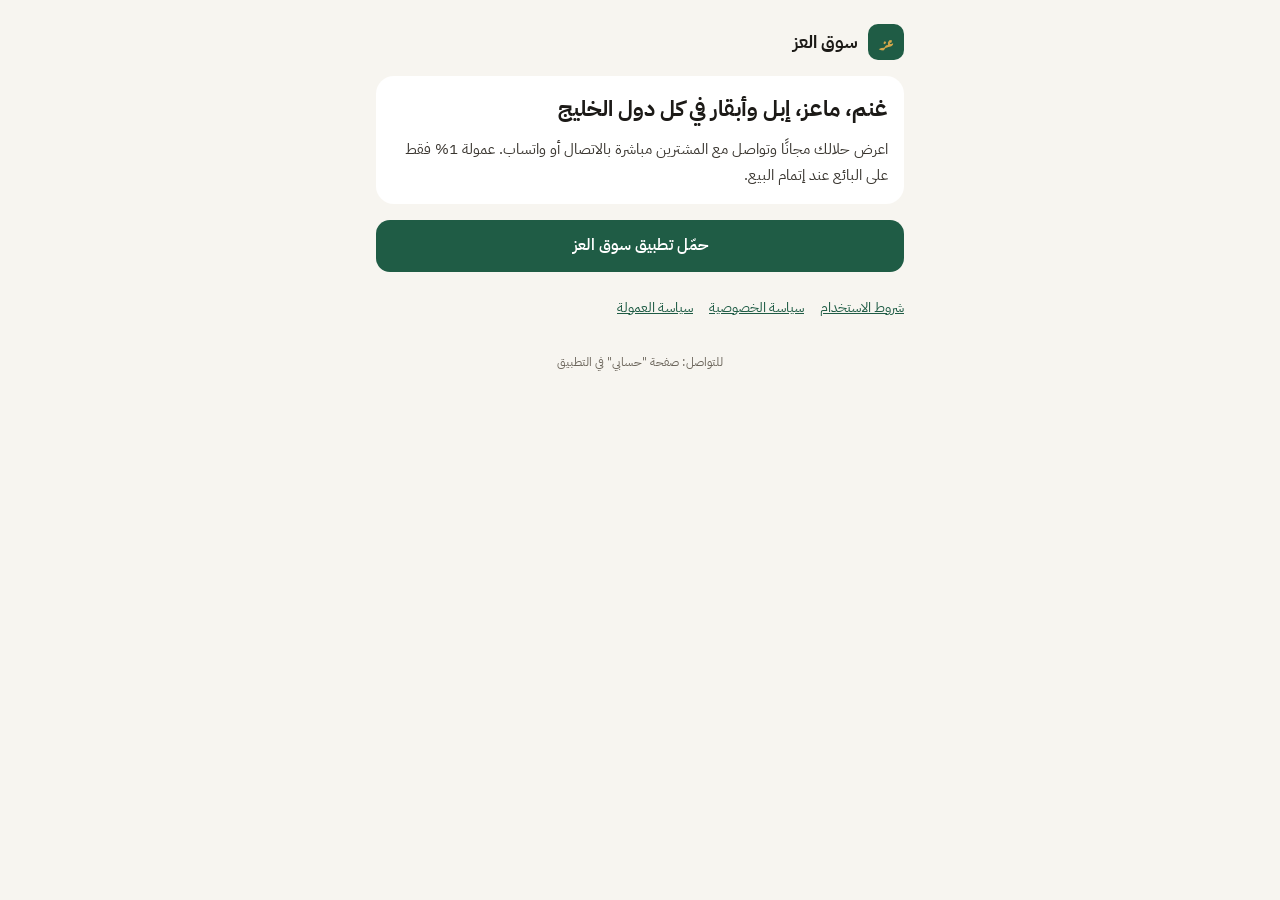
==== index.html @ 989c5de6 "موقع سوق العز: الصفحة الرئيسية، صفحة الإعلان، الشروط والخصوصية والعمولة، والدومين souqal3z.com Co-Au" ====
<!doctype html>
<html lang="ar" dir="rtl">
<head>
  <meta charset="utf-8">
  <meta name="viewport" content="width=device-width, initial-scale=1">
  <title>سوق العز</title>
  <meta name="description" content="سوق إعلانات الغنم والماعز والإبل والأبقار في دول الخليج.">
  <meta property="og:title" content="سوق العز">
  <meta property="og:description" content="غنم وماعز وإبل وأبقار في دول الخليج">
  <meta property="og:image" content="assets/icon.png">
  <link rel="icon" href="assets/favicon.png">
  <link rel="preconnect" href="https://fonts.googleapis.com">
  <link rel="preconnect" href="https://fonts.gstatic.com" crossorigin>
  <link rel="stylesheet" href="https://fonts.googleapis.com/css2?family=IBM+Plex+Sans+Arabic:wght@400;600;700&display=swap">
  <link rel="stylesheet" href="assets/site.css">
  <script src="assets/config.js"></script>
</head>
<body>
  <main class="wrap">
    <a class="brand" href="./"><img src="assets/icon.png" alt="">سوق العز</a>
    <section class="card">
      <div class="body">
        <h1>غنم، ماعز، إبل وأبقار في كل دول الخليج</h1>
        <p class="desc">اعرض حلالك مجانًا وتواصل مع المشترين مباشرة بالاتصال أو واتساب. عمولة 1% فقط على البائع عند إتمام البيع.</p>
      </div>
    </section>
    <div class="actions">
      <a class="btn primary" id="store" href="#">حمّل تطبيق سوق العز</a>
    </div>
    <nav class="links">
      <a href="terms.html">شروط الاستخدام</a>
      <a href="privacy.html">سياسة الخصوصية</a>
      <a href="commission.html">سياسة العمولة</a>
    </nav>
    <footer>للتواصل: <span data-contact>…</span></footer>
  </main>
  <script>
    document.getElementById('store').href = window.SOUQ.storeUrl;
    window.souqFillContact();
  </script>
</body>
</html>
---- assets/site.css ----
:root {
  --ground: #F7F5F0;
  --surface: #FFFFFF;
  --muted: #EEEAE2;
  --border: #D9D3C7;
  --ink: #1C1A17;
  --ink-soft: #5C574F;
  --ink-faint: #6B655B;
  --accent: #1F5C45;
  --accent-tint: #E3EDE7;
  --warn-bg: #F6EBDA;
  --warn-ink: #6B4A1E;
}

* { box-sizing: border-box; }

html, body {
  margin: 0;
  background: var(--ground);
  color: var(--ink);
  font-family: 'IBM Plex Sans Arabic', system-ui, sans-serif;
  line-height: 1.7;
  -webkit-text-size-adjust: 100%;
}

a { color: var(--accent); }

.wrap { max-width: 560px; margin: 0 auto; padding: 16px 16px 40px; }

.brand {
  display: flex;
  align-items: center;
  gap: 10px;
  text-decoration: none;
  color: var(--ink);
  font-weight: 700;
  font-size: 18px;
  padding: 8px 0 16px;
}
.brand img { width: 36px; height: 36px; border-radius: 10px; }

.card { background: var(--surface); border-radius: 18px; overflow: hidden; }
.card .body { padding: 16px; display: grid; gap: 8px; }

.photo { aspect-ratio: 4 / 3; background: #E6E0D4; width: 100%; object-fit: cover; display: block; }
.photo.empty { display: grid; place-items: center; color: #A89F8E; font-size: 14px; }

.thumbs { display: flex; gap: 6px; overflow-x: auto; padding: 8px 16px 0; }
.thumbs img { width: 64px; height: 64px; border-radius: 10px; object-fit: cover; flex: none; }

h1 { font-size: 22px; line-height: 1.5; margin: 0; }
h2 { font-size: 17px; margin: 20px 0 4px; }
.price { font-size: 22px; font-weight: 700; color: var(--accent); }
.meta { font-size: 13px; color: var(--ink-faint); }
.desc { font-size: 15px; color: #3A3630; white-space: pre-line; margin: 4px 0 0; }

.pills { display: flex; flex-wrap: wrap; gap: 6px; }
.pill { font-size: 12px; font-weight: 600; padding: 2px 10px; border-radius: 999px; background: var(--accent-tint); color: var(--accent); }

.actions { display: grid; gap: 10px; margin-top: 16px; }
.btn {
  display: flex;
  align-items: center;
  justify-content: center;
  min-height: 52px;
  border-radius: 14px;
  font-weight: 600;
  font-size: 16px;
  text-decoration: none;
  border: 0;
  font-family: inherit;
  cursor: pointer;
}
.btn.primary { background: var(--accent); color: #FFFFFF; }
.btn.secondary { background: var(--accent-tint); color: var(--accent); }

.note { background: var(--warn-bg); color: var(--warn-ink); border-radius: 12px; padding: 12px; font-size: 13px; margin-top: 16px; }

.state { text-align: center; padding: 48px 16px; color: var(--ink-soft); }

.legal p { margin: 0 0 4px; font-size: 15px; color: #3A3630; }
.links { display: flex; flex-wrap: wrap; gap: 6px 16px; font-size: 14px; margin-top: 24px; }

footer { text-align: center; font-size: 12px; color: var(--ink-faint); margin-top: 32px; }
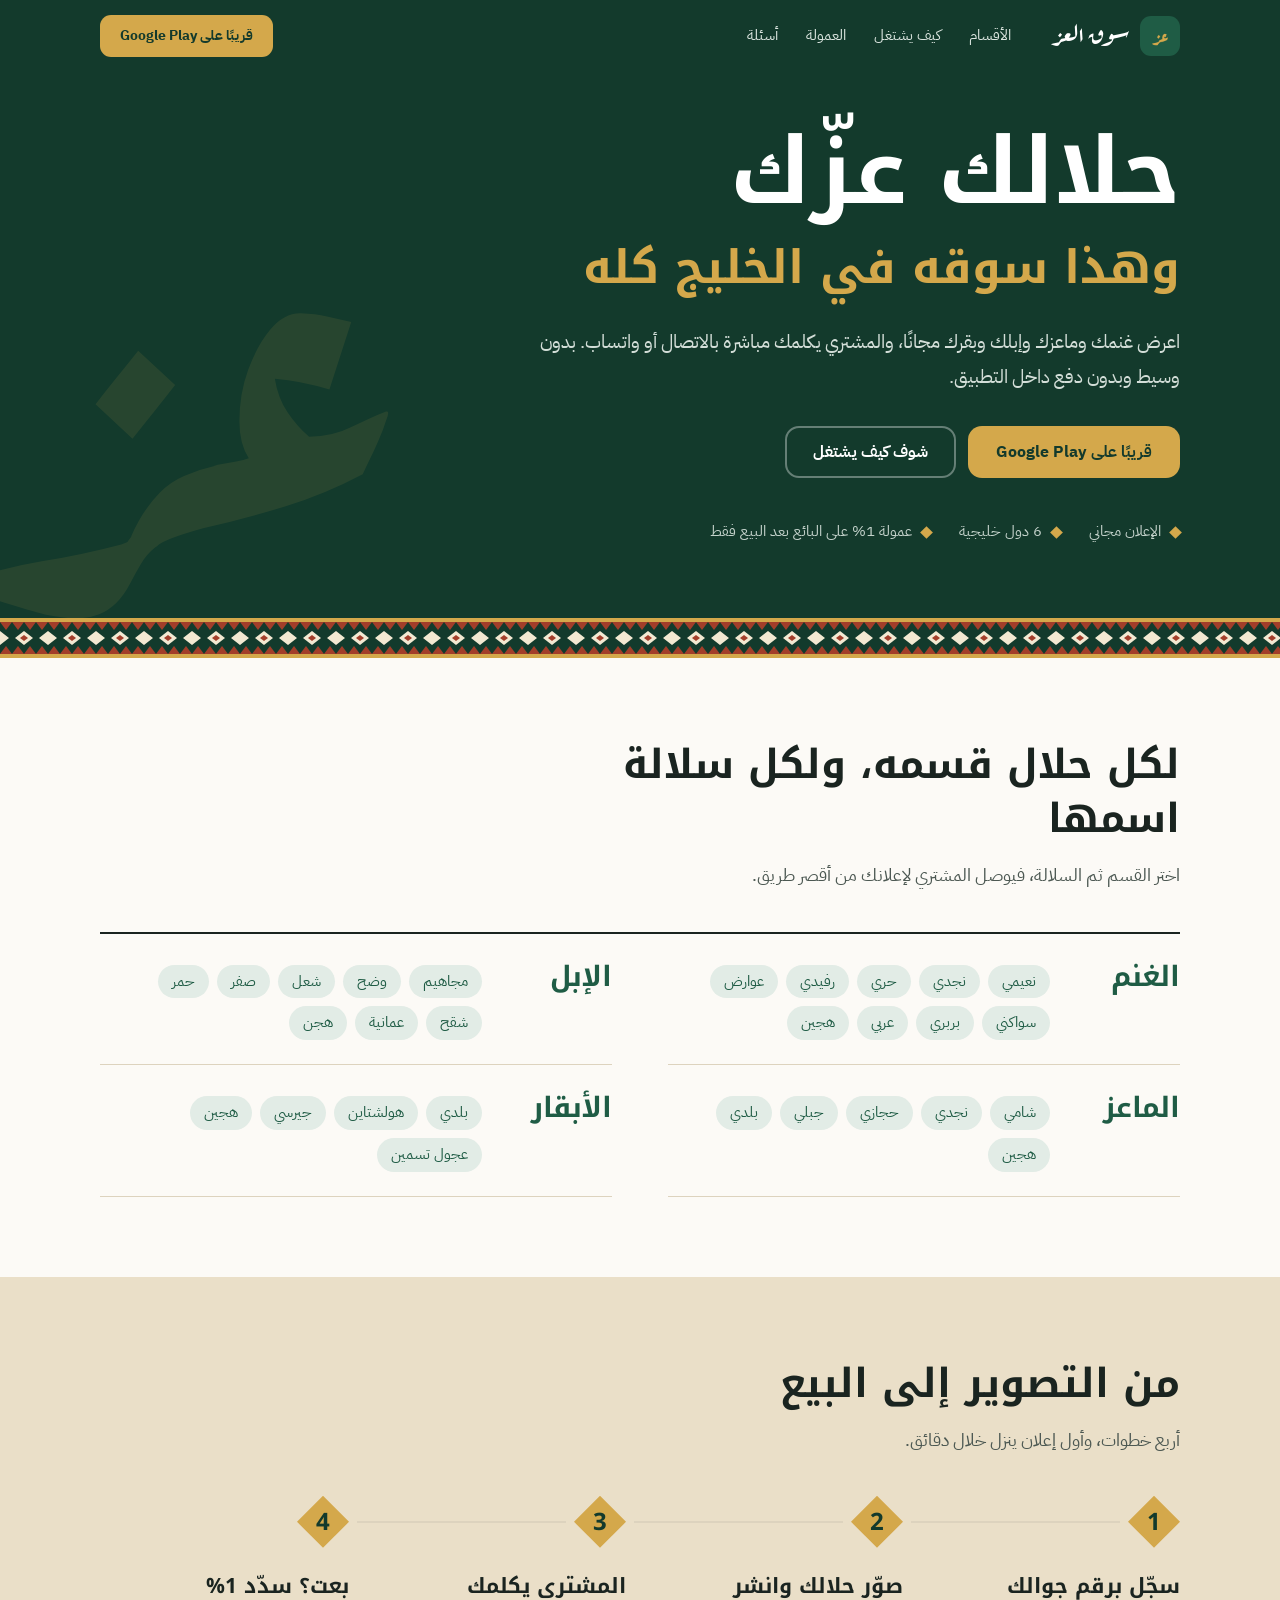
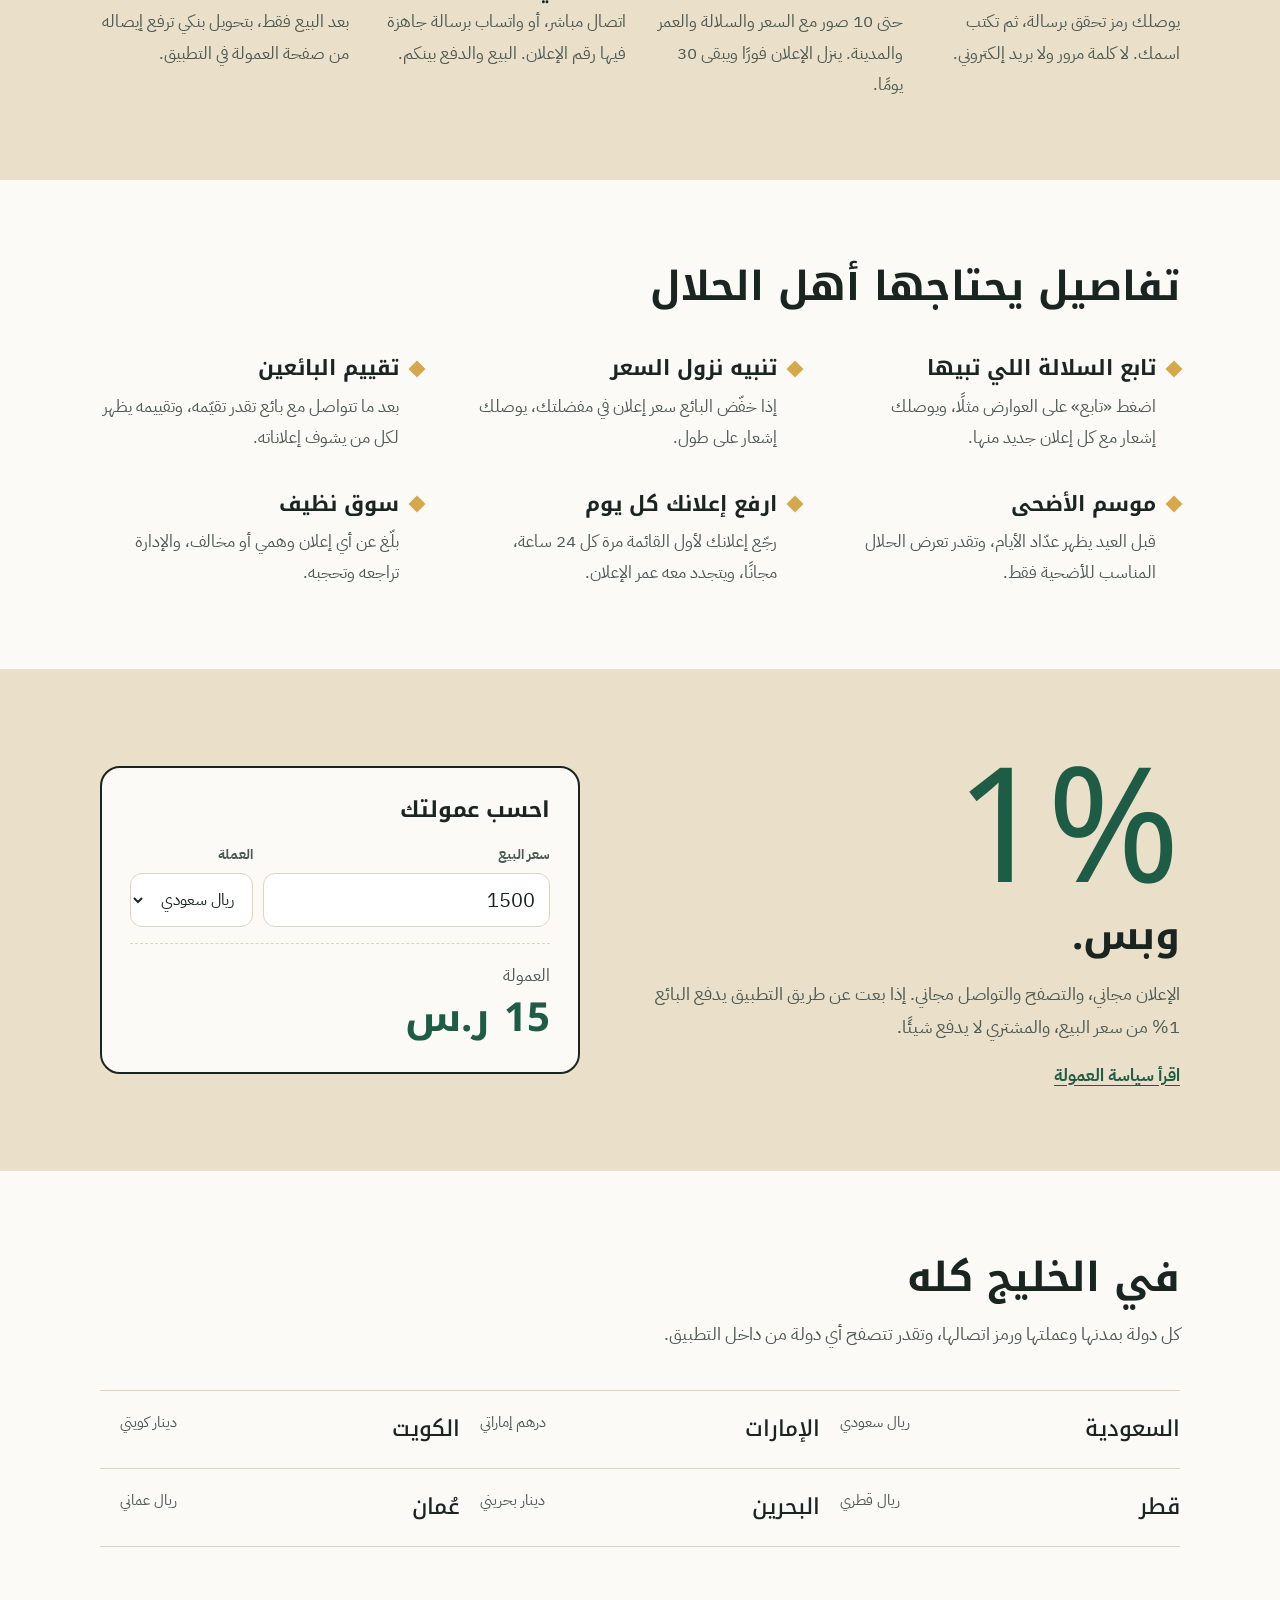
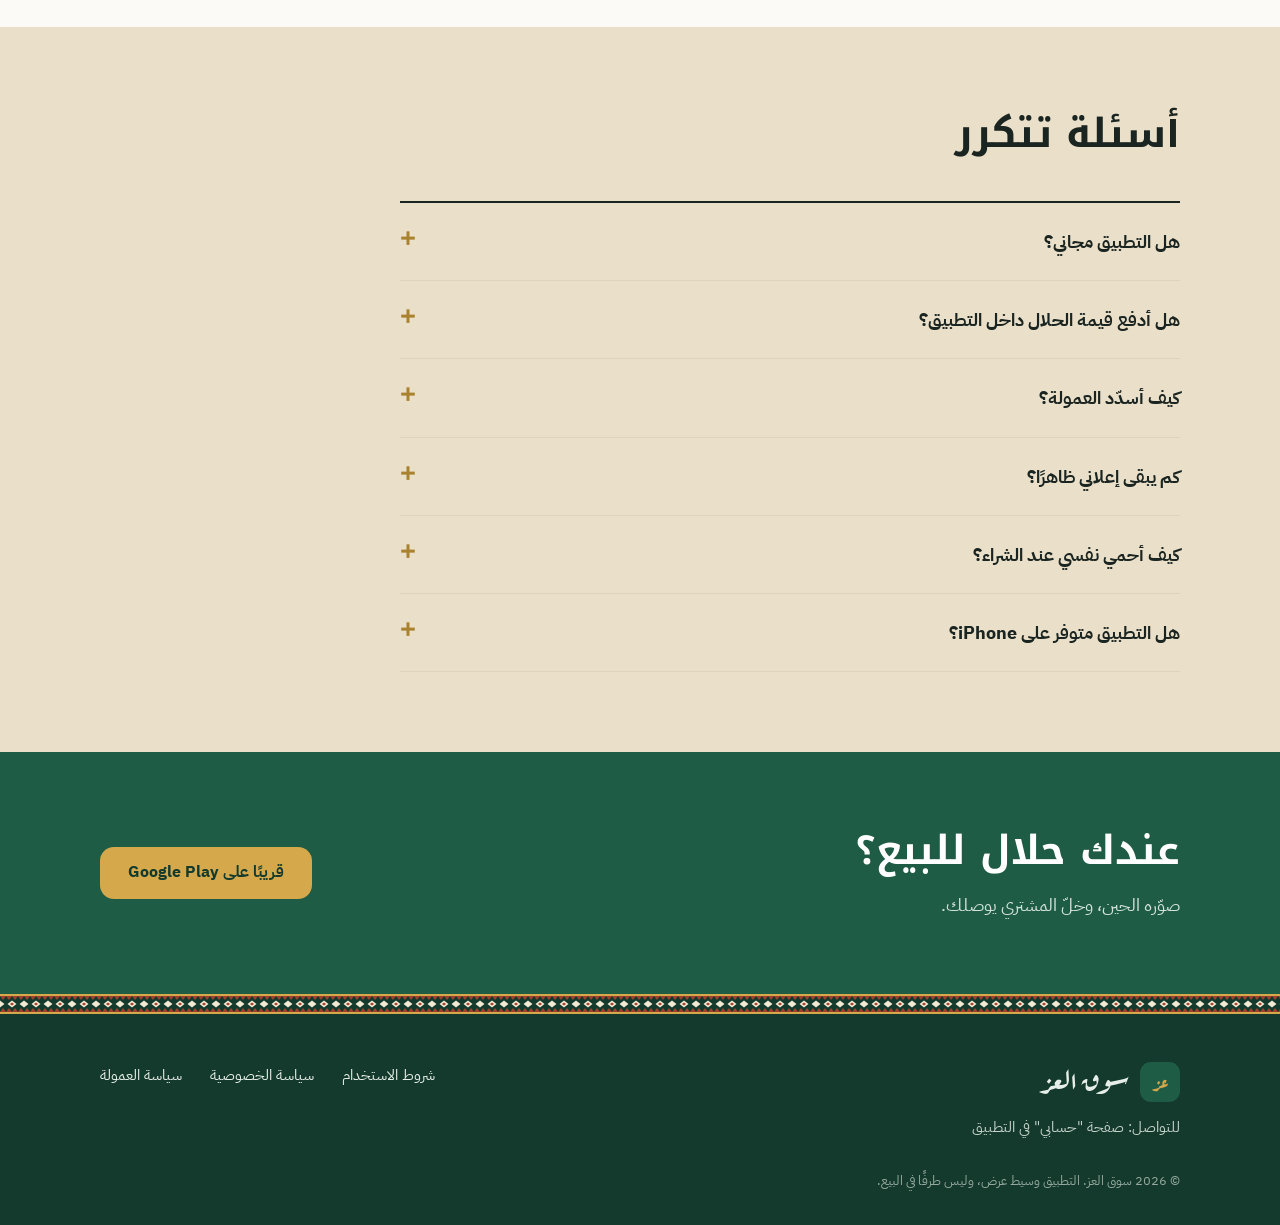
==== commit 8517e434: "تصميم جديد للموقع: صفحة رئيسية تعريفية، صفحة إعلان، وصفحات الشروط بنفس الهوية Co-Authored-By: Claude" ====
--- a/index.html
+++ b/index.html
@@ -3,40 +3,279 @@
 <head>
   <meta charset="utf-8">
   <meta name="viewport" content="width=device-width, initial-scale=1">
-  <title>سوق العز</title>
-  <meta name="description" content="سوق إعلانات الغنم والماعز والإبل والأبقار في دول الخليج.">
+  <title>سوق العز | بيع وشراء الغنم والماعز والإبل والأبقار في الخليج</title>
+  <meta name="description" content="سوق العز تطبيق إعلانات للحلال في دول الخليج الست. اعرض غنمك وماعزك وإبلك وبقرك مجانًا، والمشتري يتواصل معك مباشرة بالاتصال أو واتساب.">
+  <meta name="theme-color" content="#133A2C">
   <meta property="og:title" content="سوق العز">
-  <meta property="og:description" content="غنم وماعز وإبل وأبقار في دول الخليج">
+  <meta property="og:description" content="بيع وشراء الغنم والماعز والإبل والأبقار في دول الخليج">
   <meta property="og:image" content="assets/icon.png">
   <link rel="icon" href="assets/favicon.png">
   <link rel="preconnect" href="https://fonts.googleapis.com">
   <link rel="preconnect" href="https://fonts.gstatic.com" crossorigin>
-  <link rel="stylesheet" href="https://fonts.googleapis.com/css2?family=IBM+Plex+Sans+Arabic:wght@400;600;700&display=swap">
+  <link rel="stylesheet" href="https://fonts.googleapis.com/css2?family=Aref+Ruqaa:wght@700&family=IBM+Plex+Sans+Arabic:wght@400;500;700&family=Noto+Kufi+Arabic:wght@500;700;800&display=swap">
   <link rel="stylesheet" href="assets/site.css">
   <script src="assets/config.js"></script>
 </head>
 <body>
-  <main class="wrap">
-    <a class="brand" href="./"><img src="assets/icon.png" alt="">سوق العز</a>
-    <section class="card">
-      <div class="body">
-        <h1>غنم، ماعز، إبل وأبقار في كل دول الخليج</h1>
-        <p class="desc">اعرض حلالك مجانًا وتواصل مع المشترين مباشرة بالاتصال أو واتساب. عمولة 1% فقط على البائع عند إتمام البيع.</p>
-      </div>
-    </section>
-    <div class="actions">
-      <a class="btn primary" id="store" href="#">حمّل تطبيق سوق العز</a>
+  <header class="topbar">
+    <div class="container">
+      <a class="logo" href="./"><img src="assets/icon.png" alt=""><span>سوق العز</span></a>
+      <nav class="nav" aria-label="القائمة">
+        <a href="#herds">الأقسام</a>
+        <a href="#how">كيف يشتغل</a>
+        <a href="#commission">العمولة</a>
+        <a href="#faq">أسئلة</a>
+      </nav>
+      <a class="btn gold sm" data-store>حمّل التطبيق</a>
     </div>
-    <nav class="links">
-      <a href="terms.html">شروط الاستخدام</a>
-      <a href="privacy.html">سياسة الخصوصية</a>
-      <a href="commission.html">سياسة العمولة</a>
-    </nav>
-    <footer>للتواصل: <span data-contact>…</span></footer>
+  </header>
+
+  <main>
+    <section class="hero">
+      <div class="hero-mark" aria-hidden="true">عز</div>
+      <div class="container">
+        <h1>حلالك عزّك<span class="gold">وهذا سوقه في الخليج كله</span></h1>
+        <p class="lead">اعرض غنمك وماعزك وإبلك وبقرك مجانًا، والمشتري يكلمك مباشرة بالاتصال أو واتساب. بدون وسيط وبدون دفع داخل التطبيق.</p>
+        <div class="cta">
+          <a class="btn gold" data-store>حمّل التطبيق</a>
+          <a class="btn ghost" href="#how">شوف كيف يشتغل</a>
+        </div>
+        <ul class="facts">
+          <li>الإعلان مجاني</li>
+          <li>6 دول خليجية</li>
+          <li>عمولة 1% على البائع بعد البيع فقط</li>
+        </ul>
+      </div>
+    </section>
+    <div class="sadu" aria-hidden="true"></div>
+
+    <section class="section" id="herds">
+      <div class="container">
+        <div class="section-head">
+          <h2>لكل حلال قسمه، ولكل سلالة اسمها</h2>
+          <p>اختر القسم ثم السلالة، فيوصل المشتري لإعلانك من أقصر طريق.</p>
+        </div>
+        <div class="herds">
+          <div class="herd">
+            <h3>الغنم</h3>
+            <ul class="breeds"><li>نعيمي</li><li>نجدي</li><li>حري</li><li>رفيدي</li><li>عوارض</li><li>سواكني</li><li>بربري</li><li>عربي</li><li>هجين</li></ul>
+          </div>
+          <div class="herd">
+            <h3>الإبل</h3>
+            <ul class="breeds"><li>مجاهيم</li><li>وضح</li><li>شعل</li><li>صفر</li><li>حمر</li><li>شقح</li><li>عمانية</li><li>هجن</li></ul>
+          </div>
+          <div class="herd">
+            <h3>الماعز</h3>
+            <ul class="breeds"><li>شامي</li><li>نجدي</li><li>حجازي</li><li>جبلي</li><li>بلدي</li><li>هجين</li></ul>
+          </div>
+          <div class="herd">
+            <h3>الأبقار</h3>
+            <ul class="breeds"><li>بلدي</li><li>هولشتاين</li><li>جيرسي</li><li>هجين</li><li>عجول تسمين</li></ul>
+          </div>
+        </div>
+      </div>
+    </section>
+
+    <section class="section sand" id="how">
+      <div class="container">
+        <div class="section-head">
+          <h2>من التصوير إلى البيع</h2>
+          <p>أربع خطوات، وأول إعلان ينزل خلال دقائق.</p>
+        </div>
+        <ol class="steps">
+          <li>
+            <h3>سجّل برقم جوالك</h3>
+            <p>يوصلك رمز تحقق برسالة، ثم تكتب اسمك. لا كلمة مرور ولا بريد إلكتروني.</p>
+          </li>
+          <li>
+            <h3>صوّر حلالك وانشر</h3>
+            <p>حتى 10 صور مع السعر والسلالة والعمر والمدينة. ينزل الإعلان فورًا ويبقى 30 يومًا.</p>
+          </li>
+          <li>
+            <h3>المشتري يكلمك</h3>
+            <p>اتصال مباشر، أو واتساب برسالة جاهزة فيها رقم الإعلان. البيع والدفع بينكم.</p>
+          </li>
+          <li>
+            <h3>بعت؟ سدّد 1%</h3>
+            <p>بعد البيع فقط، بتحويل بنكي ترفع إيصاله من صفحة العمولة في التطبيق.</p>
+          </li>
+        </ol>
+      </div>
+    </section>
+
+    <section class="section" id="features">
+      <div class="container">
+        <div class="section-head">
+          <h2>تفاصيل يحتاجها أهل الحلال</h2>
+        </div>
+        <div class="features">
+          <div class="feature">
+            <h3>تابع السلالة اللي تبيها</h3>
+            <p>اضغط «تابع» على العوارض مثلًا، ويوصلك إشعار مع كل إعلان جديد منها.</p>
+          </div>
+          <div class="feature">
+            <h3>تنبيه نزول السعر</h3>
+            <p>إذا خفّض البائع سعر إعلان في مفضلتك، يوصلك إشعار على طول.</p>
+          </div>
+          <div class="feature">
+            <h3>تقييم البائعين</h3>
+            <p>بعد ما تتواصل مع بائع تقدر تقيّمه، وتقييمه يظهر لكل من يشوف إعلاناته.</p>
+          </div>
+          <div class="feature">
+            <h3>موسم الأضحى</h3>
+            <p>قبل العيد يظهر عدّاد الأيام، وتقدر تعرض الحلال المناسب للأضحية فقط.</p>
+          </div>
+          <div class="feature">
+            <h3>ارفع إعلانك كل يوم</h3>
+            <p>رجّع إعلانك لأول القائمة مرة كل 24 ساعة، مجانًا، ويتجدد معه عمر الإعلان.</p>
+          </div>
+          <div class="feature">
+            <h3>سوق نظيف</h3>
+            <p>بلّغ عن أي إعلان وهمي أو مخالف، والإدارة تراجعه وتحجبه.</p>
+          </div>
+        </div>
+      </div>
+    </section>
+
+    <section class="section sand" id="commission">
+      <div class="container commission">
+        <div class="copy">
+          <div class="big">1%</div>
+          <h2>وبس.</h2>
+          <p>الإعلان مجاني، والتصفح والتواصل مجاني. إذا بعت عن طريق التطبيق يدفع البائع 1% من سعر البيع، والمشتري لا يدفع شيئًا.</p>
+          <a href="commission.html">اقرأ سياسة العمولة</a>
+        </div>
+        <form class="calc" id="calc" onsubmit="return false">
+          <h3>احسب عمولتك</h3>
+          <div class="row">
+            <div>
+              <label for="amount">سعر البيع</label>
+              <input id="amount" inputmode="decimal" autocomplete="off" value="1500" aria-describedby="result">
+            </div>
+            <div>
+              <label for="currency">العملة</label>
+              <select id="currency">
+                <option value="ر.س">ريال سعودي</option>
+                <option value="د.إ">درهم إماراتي</option>
+                <option value="د.ك">دينار كويتي</option>
+                <option value="ر.ق">ريال قطري</option>
+                <option value="د.ب">دينار بحريني</option>
+                <option value="ر.ع">ريال عماني</option>
+              </select>
+            </div>
+          </div>
+          <output id="result" for="amount currency" aria-live="polite">العمولة<b>15 ر.س</b></output>
+        </form>
+      </div>
+    </section>
+
+    <section class="section" id="countries">
+      <div class="container">
+        <div class="section-head">
+          <h2>في الخليج كله</h2>
+          <p>كل دولة بمدنها وعملتها ورمز اتصالها، وتقدر تتصفح أي دولة من داخل التطبيق.</p>
+        </div>
+        <ul class="countries">
+          <li><b>السعودية</b><span>ريال سعودي</span></li>
+          <li><b>الإمارات</b><span>درهم إماراتي</span></li>
+          <li><b>الكويت</b><span>دينار كويتي</span></li>
+          <li><b>قطر</b><span>ريال قطري</span></li>
+          <li><b>البحرين</b><span>دينار بحريني</span></li>
+          <li><b>عُمان</b><span>ريال عماني</span></li>
+        </ul>
+      </div>
+    </section>
+
+    <section class="section sand" id="faq">
+      <div class="container">
+        <div class="section-head">
+          <h2>أسئلة تتكرر</h2>
+        </div>
+        <div class="faq">
+          <details>
+            <summary>هل التطبيق مجاني؟</summary>
+            <p>نعم. التسجيل ونشر الإعلانات والتصفح والتواصل كلها مجانية. العمولة الوحيدة 1% يدفعها البائع بعد إتمام البيع.</p>
+          </details>
+          <details>
+            <summary>هل أدفع قيمة الحلال داخل التطبيق؟</summary>
+            <p>لا. سوق العز للعرض والتواصل فقط. البيع والدفع بين البائع والمشتري مباشرة، والتطبيق لا يستلم أي مبلغ بينهم.</p>
+          </details>
+          <details>
+            <summary>كيف أسدّد العمولة؟</summary>
+            <p>من صفحة «العمولة» في التطبيق: تحسب المبلغ، وتحوّل على الحساب البنكي الظاهر، ثم ترفع صورة الإيصال. يصلك إشعار عند اعتماده.</p>
+          </details>
+          <details>
+            <summary>كم يبقى إعلاني ظاهرًا؟</summary>
+            <p>30 يومًا من آخر رفع. يصلك تنبيه قبل انتهائه، وتقدر ترفعه مرة كل 24 ساعة فيرجع لأول القائمة ويتجدد عمره.</p>
+          </details>
+          <details>
+            <summary>كيف أحمي نفسي عند الشراء؟</summary>
+            <p>عاين الحلال بنفسك قبل الدفع، ولا تحوّل عربونًا لشخص ما قابلته. وإذا شككت في إعلان، بلّغ عنه من داخل التطبيق.</p>
+          </details>
+          <details>
+            <summary>هل التطبيق متوفر على iPhone؟</summary>
+            <p>البداية على Android، ونسخة iPhone قريبًا.</p>
+          </details>
+        </div>
+      </div>
+    </section>
+
+    <section class="closing">
+      <div class="container">
+        <div>
+          <h2>عندك حلال للبيع؟</h2>
+          <p>صوّره الحين، وخلّ المشتري يوصلك.</p>
+        </div>
+        <a class="btn gold" data-store>حمّل التطبيق</a>
+      </div>
+    </section>
   </main>
+
+  <div class="sadu thin" aria-hidden="true"></div>
+  <footer class="footer">
+    <div class="container">
+      <div>
+        <a class="logo" href="./"><img src="assets/icon.png" alt=""><span>سوق العز</span></a>
+        <p style="margin-top:12px">للتواصل: <span data-contact>…</span></p>
+      </div>
+      <nav aria-label="روابط">
+        <a href="terms.html">شروط الاستخدام</a>
+        <a href="privacy.html">سياسة الخصوصية</a>
+        <a href="commission.html">سياسة العمولة</a>
+      </nav>
+      <p class="small">© <span id="year">2026</span> سوق العز. التطبيق وسيط عرض، وليس طرفًا في البيع.</p>
+    </div>
+  </footer>
+
   <script>
-    document.getElementById('store').href = window.SOUQ.storeUrl;
+    window.souqStoreButtons();
     window.souqFillContact();
+    document.getElementById('year').textContent = new Date().getFullYear();
+
+    (function () {
+      var amount = document.getElementById('amount');
+      var currency = document.getElementById('currency');
+      var result = document.getElementById('result');
+      function toLatin(s) {
+        return s.replace(/[٠-٩]/g, function (d) { return d.charCodeAt(0) - 0x0660; })
+                .replace(/[۰-۹]/g, function (d) { return d.charCodeAt(0) - 0x06F0; })
+                .replace(/[,،\s]/g, '').replace('٫', '.');
+      }
+      function update() {
+        var n = parseFloat(toLatin(amount.value));
+        var b = document.createElement('b');
+        if (!isFinite(n) || n <= 0) {
+          b.textContent = '—';
+        } else {
+          var fee = Math.round(n) / 100;
+          b.textContent = fee.toLocaleString('en-US', { maximumFractionDigits: 2 }) + ' ' + currency.value;
+        }
+        result.replaceChildren(document.createTextNode('العمولة'), b);
+      }
+      amount.addEventListener('input', update);
+      currency.addEventListener('change', update);
+      update();
+    })();
   </script>
 </body>
 </html>
--- a/assets/site.css
+++ b/assets/site.css
@@ -1,84 +1,248 @@
+/* سوق العز — نظام التصميم للموقع
+   الهوية: أخضر الليل + ذهب «عز» + شريط السدو (النسيج البدوي) كعنصر مميز وحيد */
 :root {
-  --ground: #F7F5F0;
-  --surface: #FFFFFF;
-  --muted: #EEEAE2;
-  --border: #D9D3C7;
-  --ink: #1C1A17;
-  --ink-soft: #5C574F;
-  --ink-faint: #6B655B;
-  --accent: #1F5C45;
-  --accent-tint: #E3EDE7;
-  --warn-bg: #F6EBDA;
-  --warn-ink: #6B4A1E;
+  --night: #133A2C;     /* خلفية الرأس والتذييل */
+  --green: #1F5C45;     /* اللون الأساسي */
+  --green-soft: #E2ECE6;
+  --gold: #D4A84B;      /* الشعار والأزرار الرئيسية */
+  --gold-deep: #A9822F;
+  --sand: #EADFC8;      /* أقسام مميزة */
+  --wool: #FCFAF6;      /* خلفية الصفحة */
+  --ink: #1A2420;
+  --ink-soft: #4C5852;
+  --line: #DDD3BE;
+  --sadu-red: #A23E2A;  /* يُستخدم داخل شريط السدو فقط */
+  --radius: 14px;
+  --display: 'Noto Kufi Arabic', 'IBM Plex Sans Arabic', system-ui, sans-serif;
+  --body: 'IBM Plex Sans Arabic', system-ui, sans-serif;
+  --logo: 'Aref Ruqaa', serif;
 }
 
 * { box-sizing: border-box; }
-
-html, body {
+html { -webkit-text-size-adjust: 100%; scroll-behavior: smooth; }
+@media (prefers-reduced-motion: reduce) { html { scroll-behavior: auto; } }
+
+body {
   margin: 0;
-  background: var(--ground);
+  background: var(--wool);
   color: var(--ink);
-  font-family: 'IBM Plex Sans Arabic', system-ui, sans-serif;
-  line-height: 1.7;
-  -webkit-text-size-adjust: 100%;
-}
-
-a { color: var(--accent); }
-
-.wrap { max-width: 560px; margin: 0 auto; padding: 16px 16px 40px; }
-
-.brand {
-  display: flex;
-  align-items: center;
-  gap: 10px;
-  text-decoration: none;
-  color: var(--ink);
-  font-weight: 700;
-  font-size: 18px;
-  padding: 8px 0 16px;
-}
-.brand img { width: 36px; height: 36px; border-radius: 10px; }
-
-.card { background: var(--surface); border-radius: 18px; overflow: hidden; }
-.card .body { padding: 16px; display: grid; gap: 8px; }
-
-.photo { aspect-ratio: 4 / 3; background: #E6E0D4; width: 100%; object-fit: cover; display: block; }
-.photo.empty { display: grid; place-items: center; color: #A89F8E; font-size: 14px; }
-
-.thumbs { display: flex; gap: 6px; overflow-x: auto; padding: 8px 16px 0; }
-.thumbs img { width: 64px; height: 64px; border-radius: 10px; object-fit: cover; flex: none; }
-
-h1 { font-size: 22px; line-height: 1.5; margin: 0; }
-h2 { font-size: 17px; margin: 20px 0 4px; }
-.price { font-size: 22px; font-weight: 700; color: var(--accent); }
-.meta { font-size: 13px; color: var(--ink-faint); }
-.desc { font-size: 15px; color: #3A3630; white-space: pre-line; margin: 4px 0 0; }
-
-.pills { display: flex; flex-wrap: wrap; gap: 6px; }
-.pill { font-size: 12px; font-weight: 600; padding: 2px 10px; border-radius: 999px; background: var(--accent-tint); color: var(--accent); }
-
-.actions { display: grid; gap: 10px; margin-top: 16px; }
+  font-family: var(--body);
+  font-size: 17px;
+  line-height: 1.85;
+}
+
+img { max-width: 100%; display: block; }
+a { color: var(--green); text-underline-offset: 4px; }
+:focus-visible { outline: 3px solid var(--gold); outline-offset: 3px; border-radius: 6px; }
+
+.container { width: 100%; max-width: 1120px; margin: 0 auto; padding: 0 20px; }
+
+h1, h2, h3 { font-family: var(--display); font-weight: 700; line-height: 1.35; margin: 0; }
+h2 { font-size: clamp(28px, 4.6vw, 40px); }
+h3 { font-size: 21px; }
+p { margin: 0; }
+
+/* ---------- شريط السدو ---------- */
+.sadu {
+  height: 40px;
+  background-color: var(--night);
+  background-image: url("data:image/svg+xml,%3Csvg xmlns='http://www.w3.org/2000/svg' width='48' height='40'%3E%3Crect width='48' height='40' fill='%23133A2C'/%3E%3Crect width='48' height='4' fill='%23D4A84B'/%3E%3Crect y='36' width='48' height='4' fill='%23D4A84B'/%3E%3Cpath d='M0 4h12l-6 8zM12 4h12l-6 8zM24 4h12l-6 8zM36 4h12l-6 8z' fill='%23A23E2A'/%3E%3Cpath d='M0 36h12l-6-8zM12 36h12l-6-8zM24 36h12l-6-8zM36 36h12l-6-8z' fill='%23A23E2A'/%3E%3Cpath d='M24 13l9 7-9 7-9-7z' fill='%23F3E9D2'/%3E%3Cpath d='M24 17l4 3-4 3-4-3z' fill='%23A23E2A'/%3E%3Cpath d='M0 13l9 7-9 7zM48 13l-9 7 9 7z' fill='%23F3E9D2'/%3E%3C/svg%3E");
+  background-repeat: repeat-x;
+  background-size: 48px 40px;
+}
+.sadu.thin { height: 20px; background-size: 24px 20px; }
+
+/* ---------- الرأس ---------- */
+.topbar { background: var(--night); color: #fff; }
+.topbar .container { display: flex; align-items: center; gap: 16px; min-height: 72px; }
+.logo { display: flex; align-items: center; gap: 10px; color: #fff; text-decoration: none; }
+.logo img { width: 40px; height: 40px; border-radius: 11px; }
+.logo span { font-family: var(--logo); font-size: 26px; line-height: 1; padding-bottom: 6px; }
+.nav { display: none; gap: 28px; margin-inline-start: 24px; }
+.nav a { color: #DCE6E0; text-decoration: none; font-size: 15px; }
+.nav a:hover, .nav a[aria-current] { color: var(--gold); }
+.topbar .btn { margin-inline-start: auto; }
+@media (min-width: 820px) { .nav { display: flex; } }
+
+/* ---------- الأزرار ---------- */
 .btn {
-  display: flex;
-  align-items: center;
-  justify-content: center;
-  min-height: 52px;
-  border-radius: 14px;
-  font-weight: 600;
-  font-size: 16px;
-  text-decoration: none;
-  border: 0;
-  font-family: inherit;
-  cursor: pointer;
-}
-.btn.primary { background: var(--accent); color: #FFFFFF; }
-.btn.secondary { background: var(--accent-tint); color: var(--accent); }
-
-.note { background: var(--warn-bg); color: var(--warn-ink); border-radius: 12px; padding: 12px; font-size: 13px; margin-top: 16px; }
-
-.state { text-align: center; padding: 48px 16px; color: var(--ink-soft); }
-
-.legal p { margin: 0 0 4px; font-size: 15px; color: #3A3630; }
-.links { display: flex; flex-wrap: wrap; gap: 6px 16px; font-size: 14px; margin-top: 24px; }
-
-footer { text-align: center; font-size: 12px; color: var(--ink-faint); margin-top: 32px; }
+  display: inline-flex; align-items: center; justify-content: center; gap: 8px;
+  min-height: 52px; padding: 0 26px; border-radius: var(--radius);
+  font-family: var(--body); font-weight: 700; font-size: 16px;
+  text-decoration: none; border: 2px solid transparent; cursor: pointer;
+}
+.btn.sm { min-height: 42px; padding: 0 18px; font-size: 14px; border-radius: 11px; }
+.btn.gold { background: var(--gold); color: var(--night); }
+.btn.gold:hover { background: #E0B85E; }
+.btn.green { background: var(--green); color: #fff; }
+.btn.green:hover { background: #24694F; }
+.btn.ghost { border-color: rgba(255,255,255,.35); color: #fff; }
+.btn.ghost:hover { border-color: var(--gold); color: var(--gold); }
+.btn.outline { border-color: var(--green); color: var(--green); background: transparent; }
+.btn[aria-disabled="true"] { cursor: default; }
+@media (max-width: 560px) { .topbar .btn { display: none; } }
+
+/* ---------- البطل (الصفحة الرئيسية) ---------- */
+.hero { background: var(--night); color: #fff; position: relative; overflow: hidden; }
+.hero .container { position: relative; padding-top: 48px; padding-bottom: 72px; }
+.hero-mark {
+  position: absolute; inset-inline-end: -40px; top: 50%; transform: translateY(-46%);
+  font-family: var(--logo); font-size: clamp(260px, 42vw, 520px); line-height: 1;
+  color: var(--gold); opacity: .1; pointer-events: none; user-select: none;
+}
+.hero h1 { font-size: clamp(48px, 9vw, 92px); line-height: 1.15; color: #fff; }
+.hero h1 .gold { color: var(--gold); display: block; font-size: .5em; margin-top: 10px; line-height: 1.4; }
+.hero .lead { max-width: 34em; margin-top: 24px; font-size: 19px; color: #D3DED8; }
+.hero .cta { display: flex; flex-wrap: wrap; gap: 12px; margin-top: 32px; }
+.hero .facts { display: flex; flex-wrap: wrap; gap: 10px 28px; margin: 40px 0 0; padding: 0; list-style: none; color: #C4D2CB; font-size: 15px; }
+.hero .facts li { display: flex; align-items: center; gap: 10px; }
+.hero .facts li::before { content: ''; width: 9px; height: 9px; background: var(--gold); transform: rotate(45deg); flex: none; }
+
+/* ---------- أقسام عامة ---------- */
+.section { padding: 80px 0; }
+.section.sand { background: var(--sand); }
+.section-head { max-width: 640px; margin-bottom: 40px; }
+.section-head p { margin-top: 12px; color: var(--ink-soft); font-size: 18px; }
+
+/* الأقسام والسلالات */
+.herds { display: grid; gap: 0; border-top: 2px solid var(--ink); }
+.herd { padding: 24px 0; border-bottom: 1px solid var(--line); display: grid; gap: 10px; }
+.herd h3 { font-size: 28px; color: var(--green); }
+.breeds { display: flex; flex-wrap: wrap; gap: 8px; margin: 0; padding: 0; list-style: none; }
+.breeds li { font-size: 15px; padding: 3px 14px; border-radius: 999px; background: var(--green-soft); color: var(--green); }
+@media (min-width: 820px) {
+  .herds { grid-template-columns: repeat(2, 1fr); column-gap: 56px; }
+  .herd { grid-template-columns: 120px 1fr; align-items: baseline; }
+}
+
+/* خطوات العمل (تسلسل فعلي) */
+.steps { list-style: none; margin: 0; padding: 0; display: grid; gap: 32px; counter-reset: step; }
+.steps li { position: relative; padding-inline-start: 72px; counter-increment: step; }
+.steps li::before {
+  content: counter(step);
+  position: absolute; inset-inline-start: 0; top: -4px;
+  width: 52px; height: 52px; display: grid; place-items: center;
+  font-family: var(--display); font-size: 24px; font-weight: 700;
+  color: var(--night); background: var(--gold);
+  clip-path: polygon(50% 0, 100% 50%, 50% 100%, 0 50%);
+}
+.steps li:not(:last-child)::after {
+  content: ''; position: absolute; inset-inline-start: 25px; top: 56px; bottom: -28px; width: 2px; background: var(--line);
+}
+.steps h3 { margin-bottom: 6px; }
+.steps p { color: var(--ink-soft); }
+@media (min-width: 900px) {
+  .steps { grid-template-columns: repeat(4, 1fr); gap: 28px; }
+  .steps li { padding: 76px 0 0; }
+  .steps li::before { top: 0; }
+  .steps li:not(:last-child)::after { inset-inline-start: 60px; inset-inline-end: -20px; top: 25px; bottom: auto; width: auto; height: 2px; }
+}
+
+/* المميزات */
+.features { display: grid; gap: 36px 56px; }
+.feature h3 { display: flex; align-items: center; gap: 12px; margin-bottom: 8px; }
+.feature h3::before { content: ''; width: 12px; height: 12px; background: var(--gold); transform: rotate(45deg); flex: none; }
+.feature p { color: var(--ink-soft); padding-inline-start: 24px; }
+@media (min-width: 760px) { .features { grid-template-columns: repeat(2, 1fr); } }
+@media (min-width: 1040px) { .features { grid-template-columns: repeat(3, 1fr); } }
+
+/* العمولة والحاسبة */
+.commission { display: grid; gap: 40px; align-items: center; }
+.commission .big { font-family: var(--display); font-size: clamp(96px, 16vw, 160px); line-height: 1; color: var(--green); }
+.commission .copy p { margin-top: 14px; color: var(--ink-soft); font-size: 18px; }
+.commission .copy a { display: inline-block; margin-top: 16px; font-weight: 700; }
+.calc { background: var(--wool); border: 2px solid var(--ink); border-radius: 20px; padding: 28px; display: grid; gap: 16px; }
+.calc h3 { font-size: 22px; }
+.calc .row { display: grid; grid-template-columns: 1fr auto; gap: 10px; }
+.calc label { font-size: 14px; font-weight: 700; color: var(--ink-soft); display: block; margin-bottom: 6px; }
+.calc input, .calc select {
+  width: 100%; height: 54px; border: 1.5px solid var(--line); border-radius: 12px; background: #fff;
+  font-family: var(--body); font-size: 20px; padding: 0 14px; color: var(--ink);
+}
+.calc input:focus, .calc select:focus { outline: none; border-color: var(--green); box-shadow: 0 0 0 3px var(--green-soft); }
+.calc select { font-size: 16px; }
+.calc output { display: block; padding-top: 16px; border-top: 1px dashed var(--line); font-size: 17px; color: var(--ink-soft); }
+.calc output b { display: block; font-family: var(--display); font-size: 40px; color: var(--green); line-height: 1.3; }
+@media (min-width: 880px) { .commission { grid-template-columns: 1.1fr 1fr; gap: 72px; } }
+
+/* الدول */
+.countries { display: grid; grid-template-columns: repeat(2, 1fr); gap: 0; border-top: 1px solid var(--line); margin: 0; padding: 0; list-style: none; }
+.countries li { padding: 18px 0; border-bottom: 1px solid var(--line); display: flex; justify-content: space-between; gap: 12px; padding-inline-end: 20px; }
+.countries b { font-family: var(--display); font-size: 22px; font-weight: 500; }
+.countries span { color: var(--ink-soft); font-size: 15px; }
+@media (min-width: 820px) { .countries { grid-template-columns: repeat(3, 1fr); } }
+
+/* الأسئلة */
+.faq { max-width: 780px; border-top: 2px solid var(--ink); }
+.faq details { border-bottom: 1px solid var(--line); }
+.faq summary {
+  list-style: none; cursor: pointer; padding: 22px 0; display: flex; justify-content: space-between; gap: 16px;
+  font-weight: 700; font-size: 18px;
+}
+.faq summary::-webkit-details-marker { display: none; }
+.faq summary::after { content: '+'; font-family: var(--display); font-size: 28px; line-height: 1; color: var(--gold-deep); transition: transform .2s; }
+.faq details[open] summary::after { transform: rotate(45deg); }
+.faq details p { padding: 0 0 22px; color: var(--ink-soft); max-width: 62ch; }
+@media (prefers-reduced-motion: reduce) { .faq summary::after { transition: none; } }
+
+/* دعوة التحميل الأخيرة */
+.closing { background: var(--green); color: #fff; padding: 72px 0; }
+.closing .container { display: grid; gap: 24px; align-items: center; }
+.closing h2 { color: #fff; }
+.closing p { color: #D3E3DA; margin-top: 10px; font-size: 18px; }
+@media (min-width: 820px) { .closing .container { grid-template-columns: 1fr auto; } }
+
+/* ---------- التذييل ---------- */
+.footer { background: var(--night); color: #C4D2CB; padding: 48px 0 32px; font-size: 15px; }
+.footer .container { display: grid; gap: 28px; }
+.footer .logo span { font-size: 30px; }
+.footer nav { display: flex; flex-wrap: wrap; gap: 10px 28px; }
+.footer a { color: #E6EEE9; text-decoration: none; }
+.footer a:hover { color: var(--gold); }
+.footer .small { font-size: 13px; color: #94A89E; }
+@media (min-width: 820px) { .footer .container { grid-template-columns: 1fr auto; align-items: start; } }
+
+/* ---------- صفحات المحتوى (الشروط والخصوصية والعمولة) ---------- */
+.page-head { background: var(--night); color: #fff; padding: 40px 0 44px; }
+.page-head h1 { font-size: clamp(34px, 6vw, 52px); }
+.page-head p { color: #B9C9C0; margin-top: 8px; font-size: 15px; }
+.doc { display: grid; gap: 40px; padding: 48px 0 80px; }
+.toc { font-size: 15px; }
+.toc b { display: block; font-family: var(--display); font-size: 17px; margin-bottom: 10px; }
+.toc ol { margin: 0; padding: 0 20px 0 0; display: grid; gap: 6px; color: var(--ink-soft); }
+.toc a { color: var(--ink-soft); text-decoration: none; }
+.toc a:hover { color: var(--green); text-decoration: underline; }
+.prose { max-width: 66ch; }
+.prose section { padding: 8px 0 28px; scroll-margin-top: 24px; }
+.prose section + section { border-top: 1px solid var(--line); padding-top: 28px; }
+.prose h2 { font-size: 24px; color: var(--green); margin-bottom: 10px; }
+.prose p { color: #34403A; }
+.doc-links { display: flex; flex-wrap: wrap; gap: 12px; margin-top: 16px; }
+@media (min-width: 900px) {
+  .doc { grid-template-columns: 240px 1fr; gap: 64px; }
+  .toc { position: sticky; top: 24px; align-self: start; }
+}
+
+/* ---------- صفحة الإعلان ---------- */
+.ad { display: grid; gap: 32px; padding: 32px 0 72px; }
+.gallery .main { aspect-ratio: 4 / 3; width: 100%; object-fit: cover; border-radius: 20px; background: var(--sand); }
+.gallery .empty { display: grid; place-items: center; color: var(--ink-soft); }
+.thumbs { display: flex; gap: 8px; overflow-x: auto; padding-top: 10px; }
+.thumbs button { padding: 0; border: 2px solid transparent; border-radius: 12px; background: none; cursor: pointer; flex: none; }
+.thumbs button[aria-pressed="true"] { border-color: var(--gold); }
+.thumbs img { width: 72px; height: 72px; object-fit: cover; border-radius: 10px; }
+.ad-info { display: grid; gap: 18px; align-content: start; }
+.ad-info h1 { font-size: clamp(26px, 4vw, 36px); }
+.ad-price { font-family: var(--display); font-size: 38px; color: var(--green); line-height: 1.2; }
+.ad-price small { display: block; font-family: var(--body); font-size: 14px; color: var(--ink-soft); }
+.specs { display: grid; grid-template-columns: repeat(2, 1fr); margin: 0; border-top: 1px solid var(--line); }
+.specs div { padding: 12px 0; border-bottom: 1px solid var(--line); }
+.specs dt { font-size: 13px; color: var(--ink-soft); }
+.specs dd { margin: 0; font-weight: 700; }
+.ad-desc { white-space: pre-line; color: #34403A; }
+.ad-actions { display: grid; gap: 10px; }
+.safety { background: var(--sand); border-radius: var(--radius); padding: 16px 18px; font-size: 15px; color: #4A3F28; }
+.safety b { display: block; font-family: var(--display); margin-bottom: 4px; color: var(--ink); }
+.ad-state { text-align: center; padding: 72px 0; display: grid; gap: 20px; justify-items: center; }
+.ad-state p { font-size: 19px; color: var(--ink-soft); }
+@media (min-width: 900px) { .ad { grid-template-columns: 1.15fr 1fr; gap: 56px; padding-top: 48px; } }
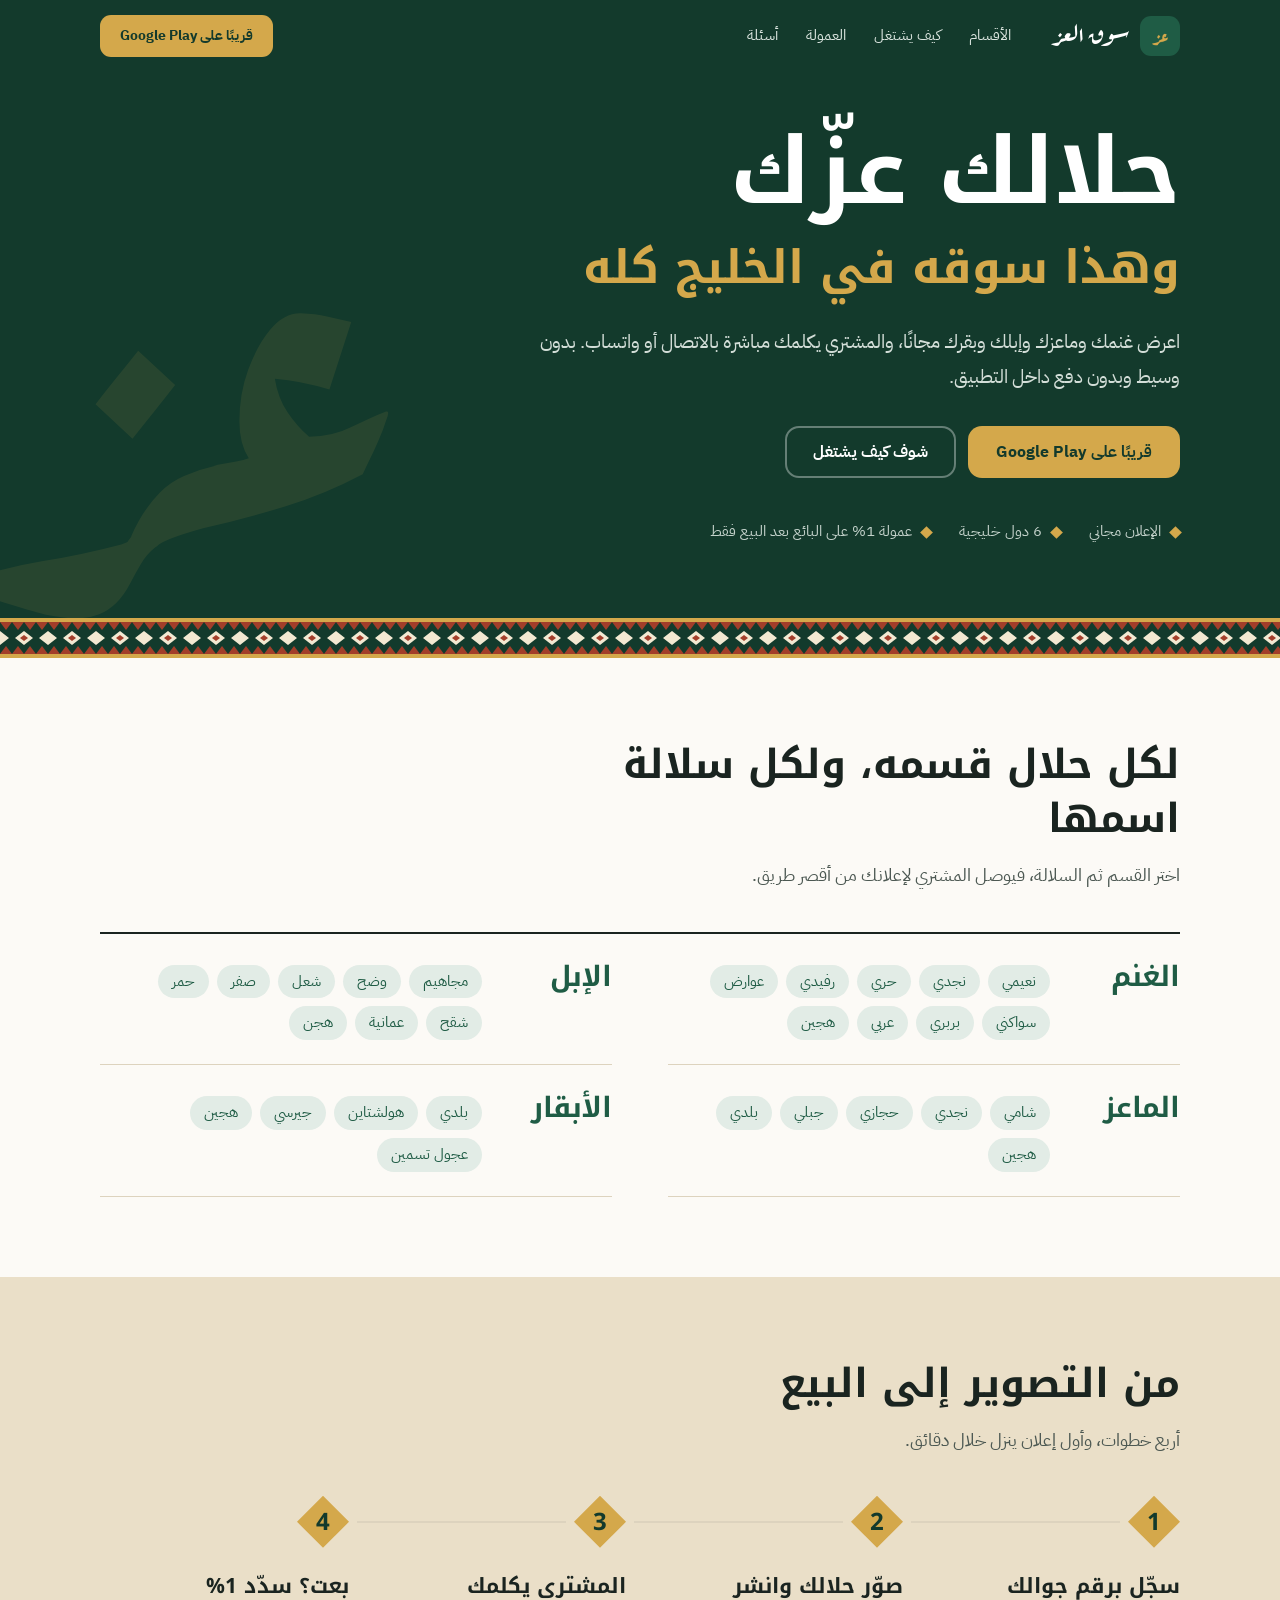
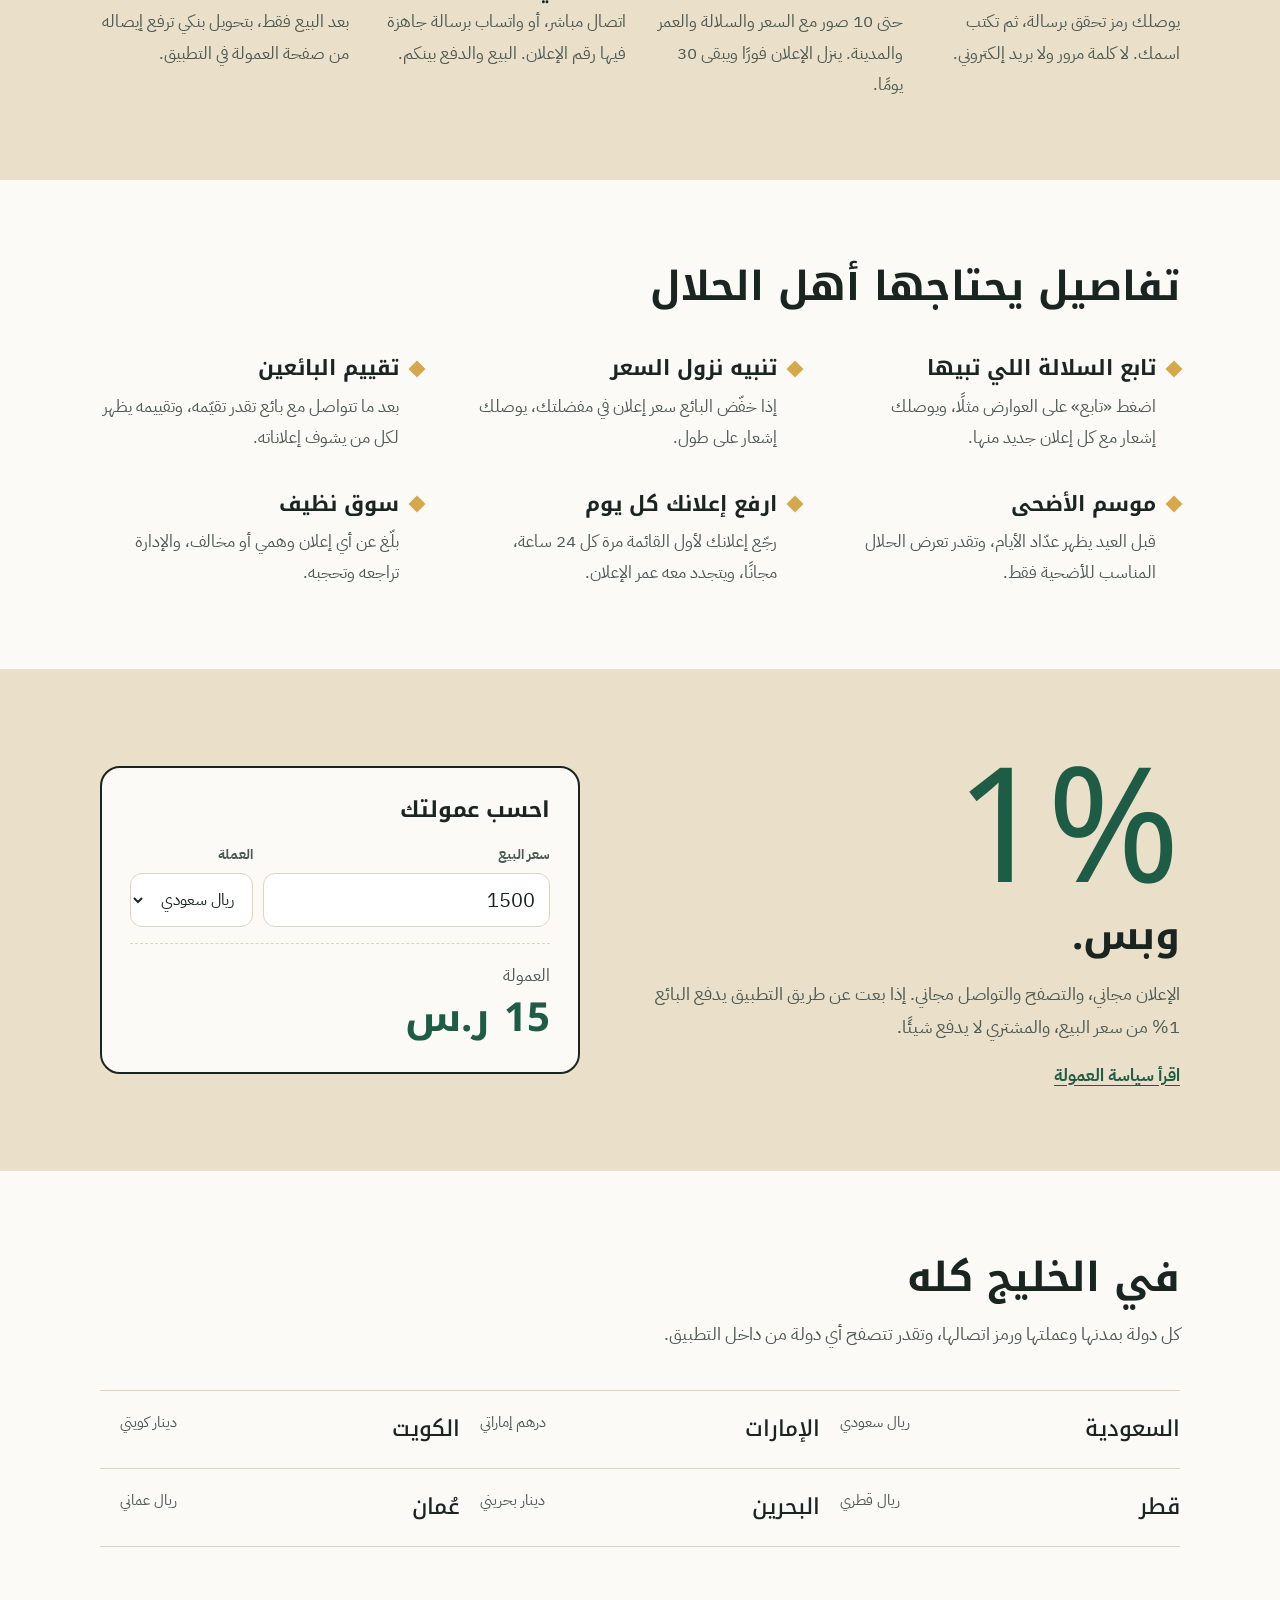
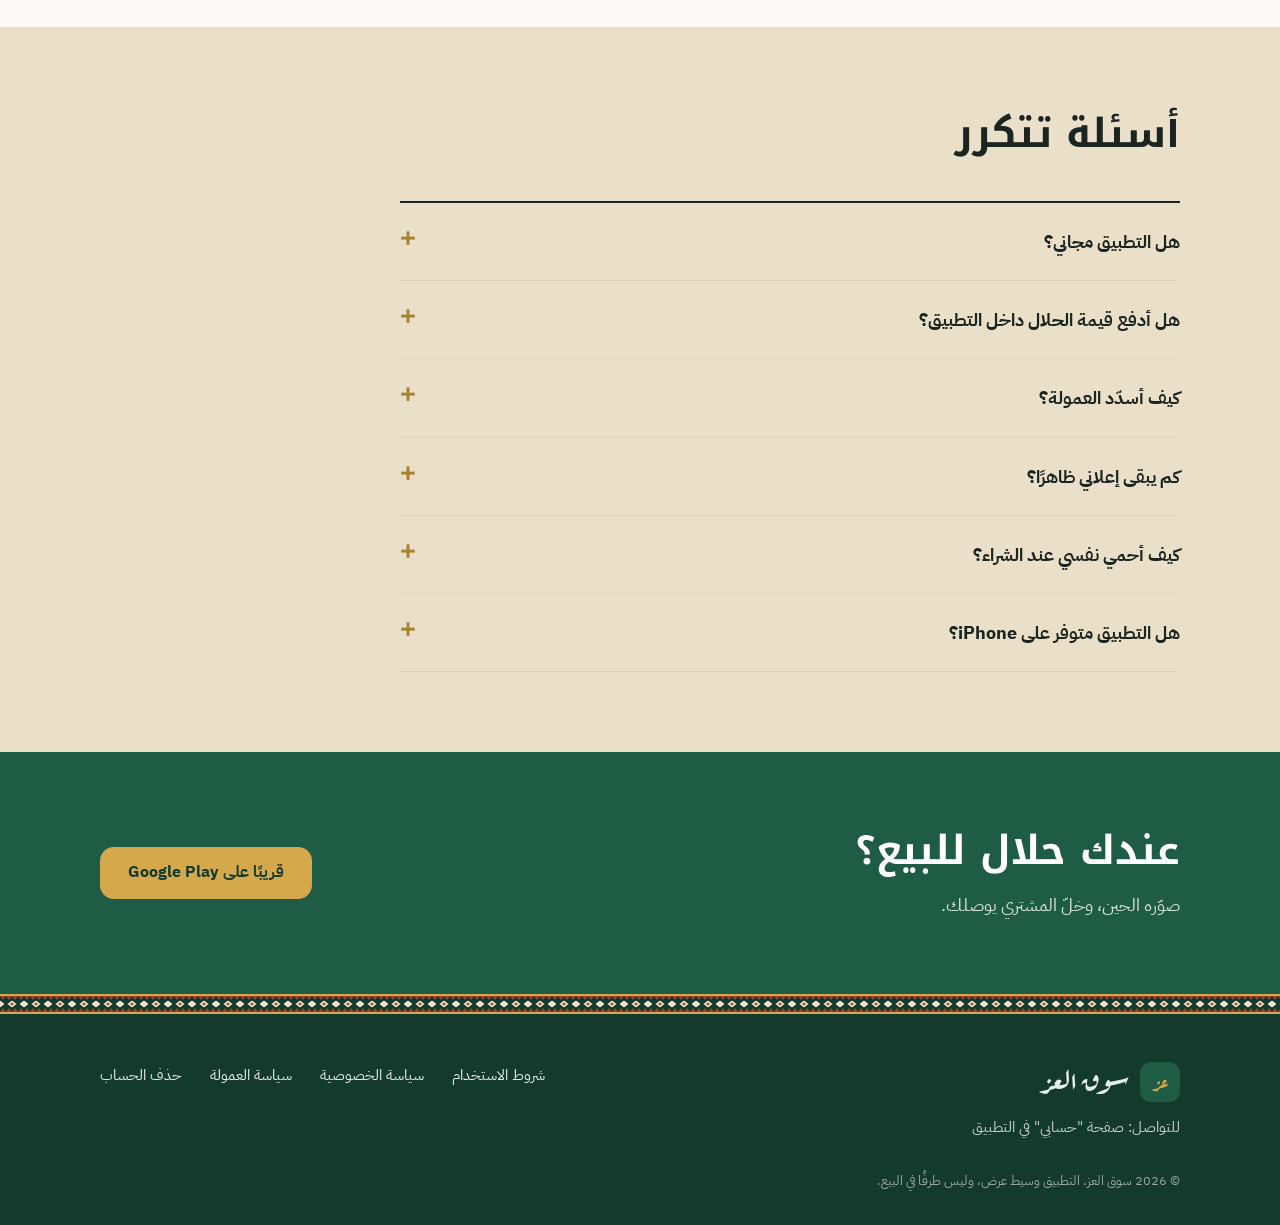
==== commit a3c27c50: "صفحة حذف الحساب ورابطها في التذييل Co-Authored-By: Claude Opus 5.5 <noreply@anthropic.com> Claude-Se" ====
--- a/index.html
+++ b/index.html
@@ -242,6 +242,7 @@
         <a href="terms.html">شروط الاستخدام</a>
         <a href="privacy.html">سياسة الخصوصية</a>
         <a href="commission.html">سياسة العمولة</a>
+        <a href="delete-account.html">حذف الحساب</a>
       </nav>
       <p class="small">© <span id="year">2026</span> سوق العز. التطبيق وسيط عرض، وليس طرفًا في البيع.</p>
     </div>
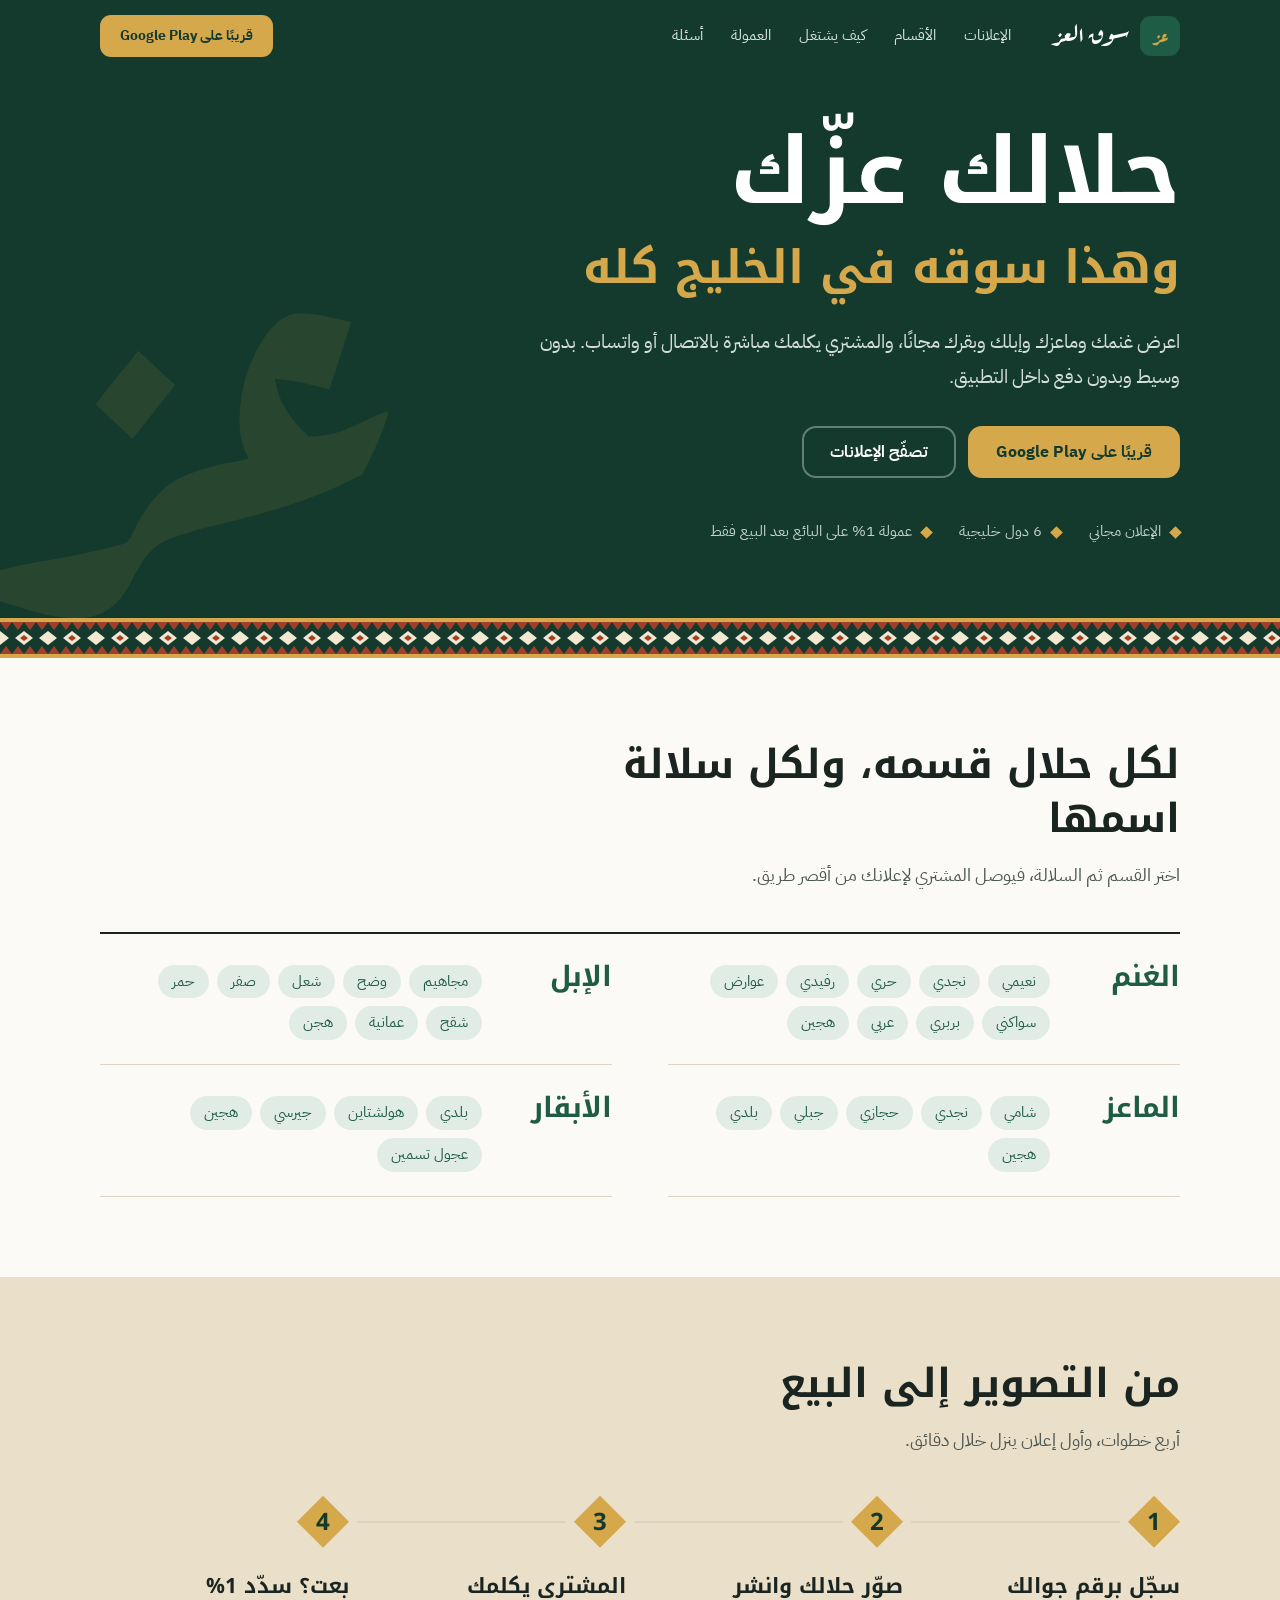
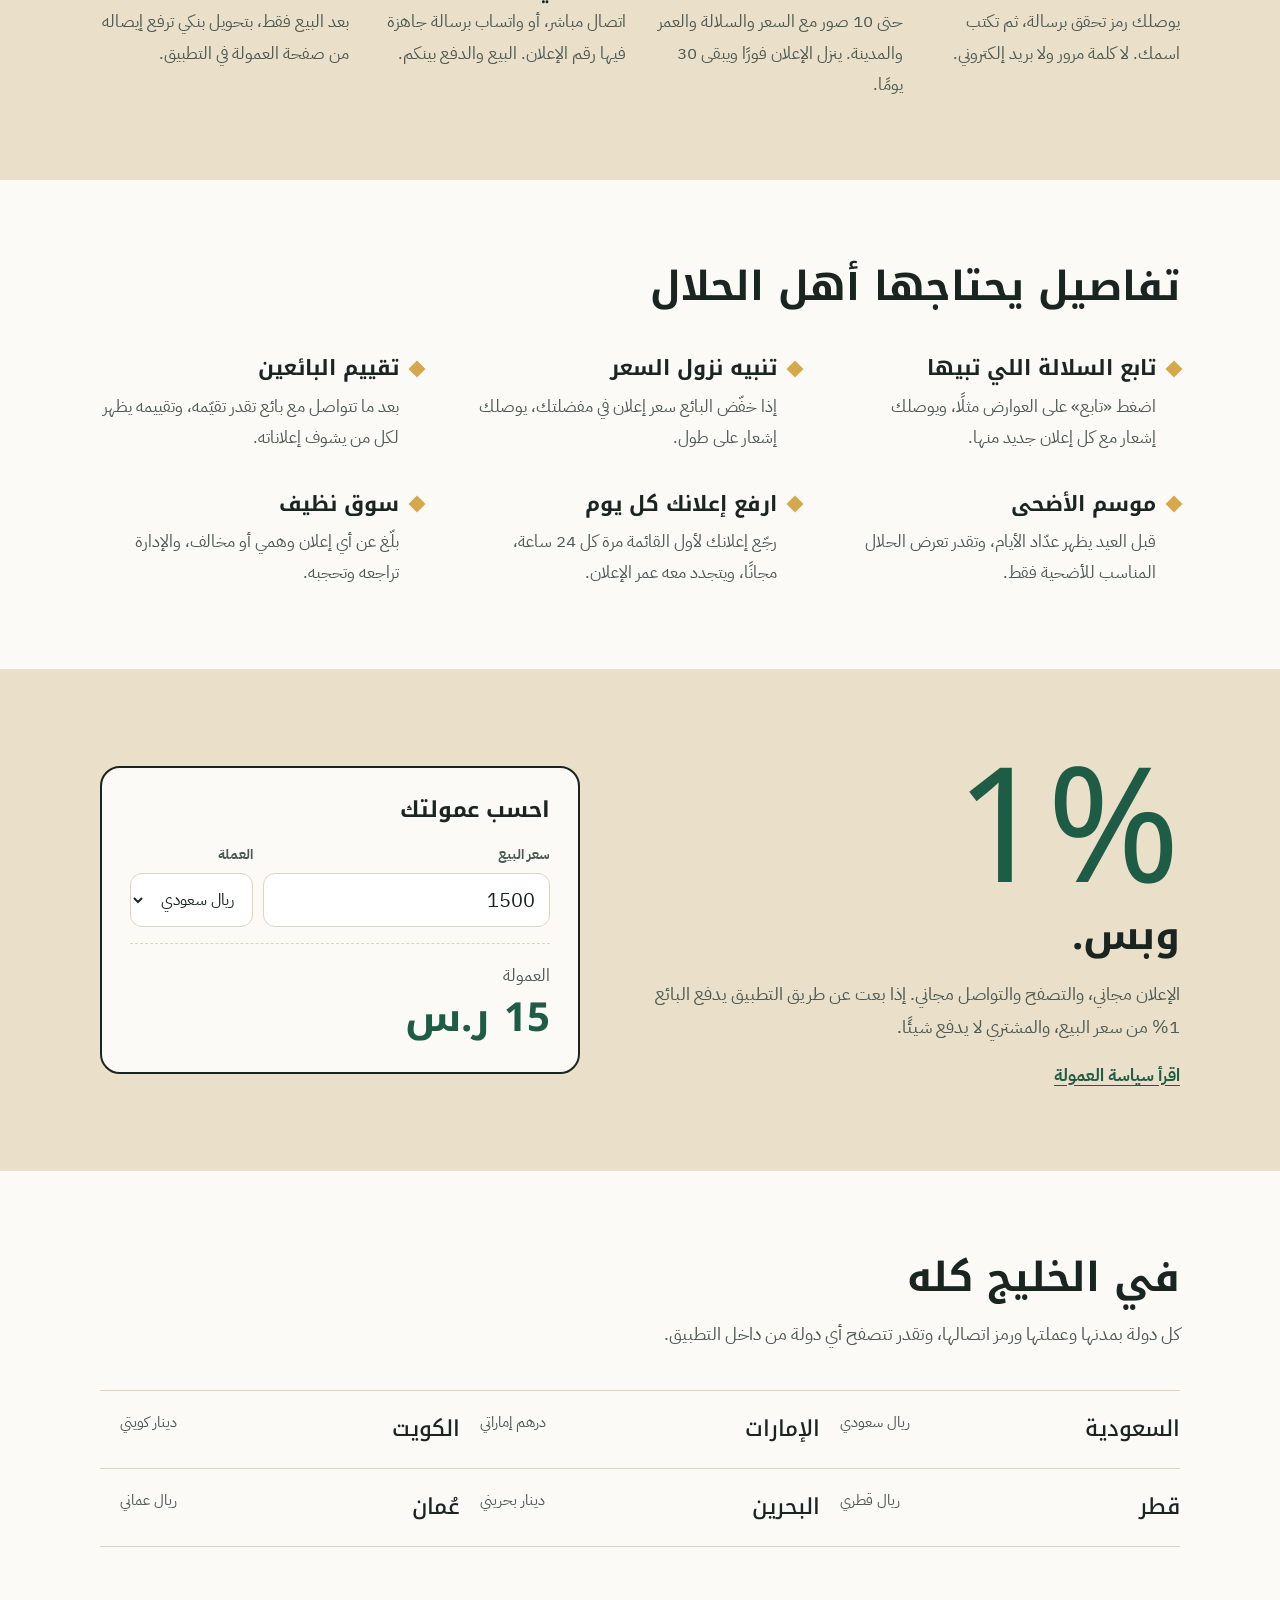
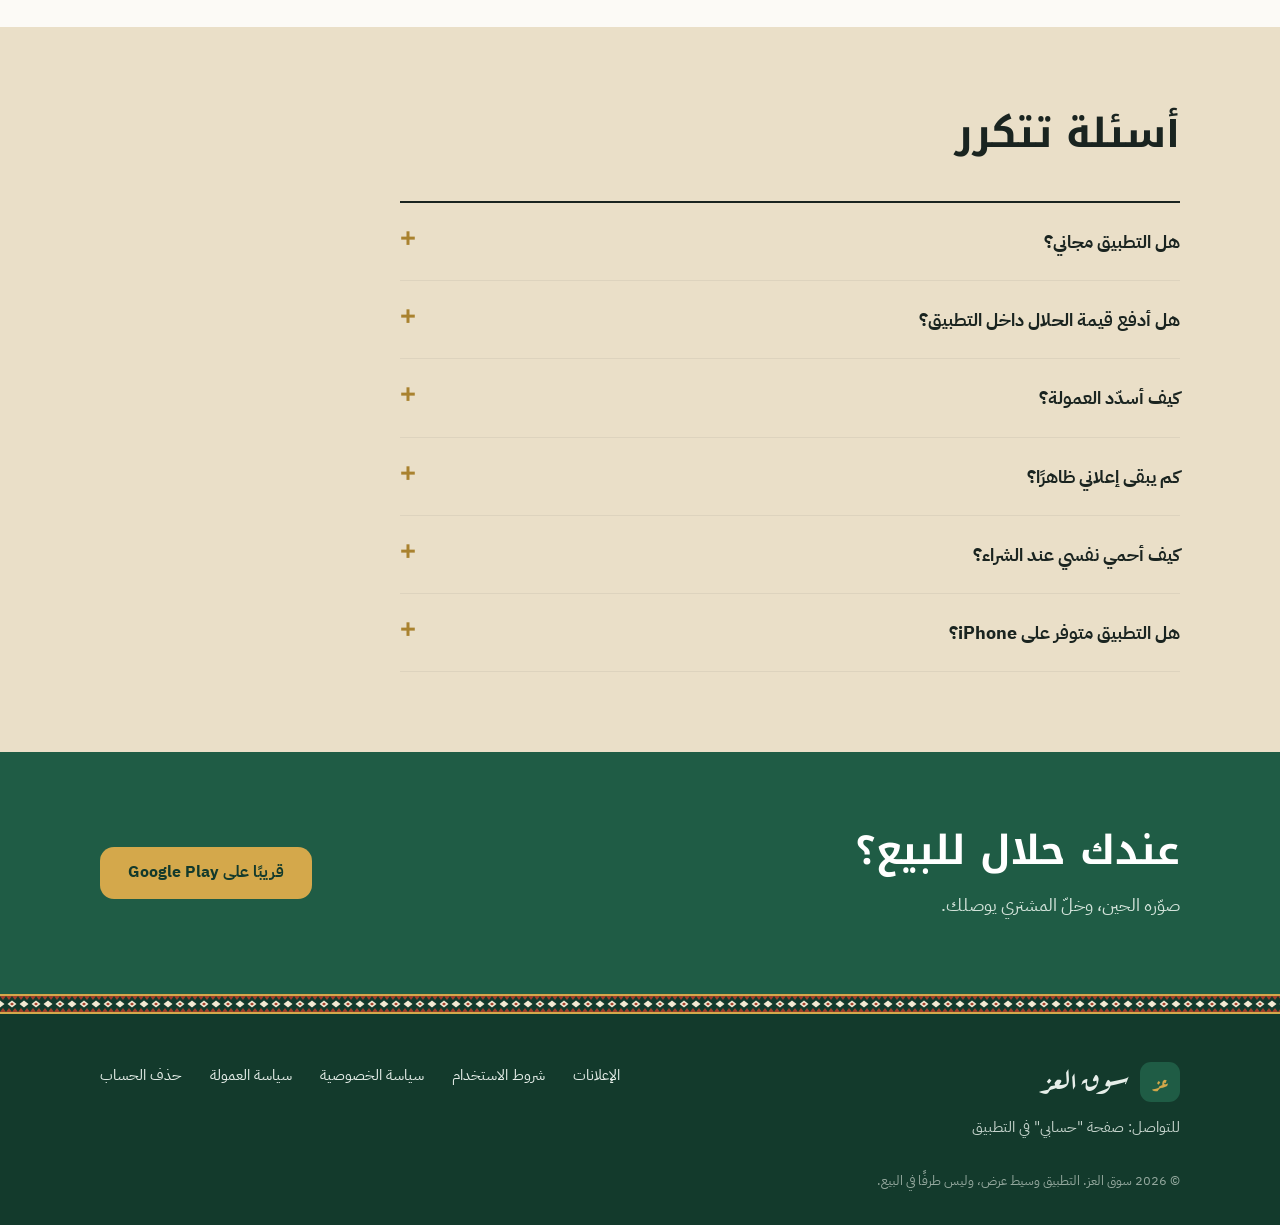
==== commit 4fb20b06: "صفحة تصفّح الإعلانات وروابطها Co-Authored-By: Claude Opus 5.5 <noreply@anthropic.com> Claude-Session" ====
--- a/index.html
+++ b/index.html
@@ -6,9 +6,24 @@
   <title>سوق العز | بيع وشراء الغنم والماعز والإبل والأبقار في الخليج</title>
   <meta name="description" content="سوق العز تطبيق إعلانات للحلال في دول الخليج الست. اعرض غنمك وماعزك وإبلك وبقرك مجانًا، والمشتري يتواصل معك مباشرة بالاتصال أو واتساب.">
   <meta name="theme-color" content="#133A2C">
-  <meta property="og:title" content="سوق العز">
-  <meta property="og:description" content="بيع وشراء الغنم والماعز والإبل والأبقار في دول الخليج">
-  <meta property="og:image" content="assets/icon.png">
+  <link rel="canonical" href="https://souqal3z.com/">
+  <meta property="og:type" content="website">
+  <meta property="og:site_name" content="سوق العز">
+  <meta property="og:locale" content="ar_SA">
+  <meta property="og:url" content="https://souqal3z.com/">
+  <meta property="og:title" content="سوق العز: بيع وشراء الغنم والماعز والإبل والأبقار في الخليج">
+  <meta property="og:description" content="اعرض حلالك مجانًا، والمشتري يتواصل معك مباشرة بالاتصال أو واتساب. في السعودية والإمارات والكويت وقطر والبحرين وعُمان.">
+  <meta property="og:image" content="https://souqal3z.com/assets/og.png">
+  <meta property="og:image:width" content="1200">
+  <meta property="og:image:height" content="630">
+  <meta name="twitter:card" content="summary_large_image">
+  <link rel="apple-touch-icon" href="assets/icon.png">
+  <script type="application/ld+json">
+  {"@context":"https://schema.org","@graph":[
+    {"@type":"Organization","@id":"https://souqal3z.com/#org","name":"سوق العز","alternateName":"Souq Al3z","url":"https://souqal3z.com/","logo":"https://souqal3z.com/assets/icon.png"},
+    {"@type":"WebSite","@id":"https://souqal3z.com/#site","url":"https://souqal3z.com/","name":"سوق العز","inLanguage":"ar","publisher":{"@id":"https://souqal3z.com/#org"}}
+  ]}
+  </script>
   <link rel="icon" href="assets/favicon.png">
   <link rel="preconnect" href="https://fonts.googleapis.com">
   <link rel="preconnect" href="https://fonts.gstatic.com" crossorigin>
@@ -21,6 +36,7 @@
     <div class="container">
       <a class="logo" href="./"><img src="assets/icon.png" alt=""><span>سوق العز</span></a>
       <nav class="nav" aria-label="القائمة">
+        <a href="ads.html">الإعلانات</a>
         <a href="#herds">الأقسام</a>
         <a href="#how">كيف يشتغل</a>
         <a href="#commission">العمولة</a>
@@ -38,7 +54,7 @@
         <p class="lead">اعرض غنمك وماعزك وإبلك وبقرك مجانًا، والمشتري يكلمك مباشرة بالاتصال أو واتساب. بدون وسيط وبدون دفع داخل التطبيق.</p>
         <div class="cta">
           <a class="btn gold" data-store>حمّل التطبيق</a>
-          <a class="btn ghost" href="#how">شوف كيف يشتغل</a>
+          <a class="btn ghost" href="ads.html">تصفّح الإعلانات</a>
         </div>
         <ul class="facts">
           <li>الإعلان مجاني</li>
@@ -57,19 +73,19 @@
         </div>
         <div class="herds">
           <div class="herd">
-            <h3>الغنم</h3>
+            <h3><a href="ads.html?cat=sheep">الغنم</a></h3>
             <ul class="breeds"><li>نعيمي</li><li>نجدي</li><li>حري</li><li>رفيدي</li><li>عوارض</li><li>سواكني</li><li>بربري</li><li>عربي</li><li>هجين</li></ul>
           </div>
           <div class="herd">
-            <h3>الإبل</h3>
+            <h3><a href="ads.html?cat=camels">الإبل</a></h3>
             <ul class="breeds"><li>مجاهيم</li><li>وضح</li><li>شعل</li><li>صفر</li><li>حمر</li><li>شقح</li><li>عمانية</li><li>هجن</li></ul>
           </div>
           <div class="herd">
-            <h3>الماعز</h3>
+            <h3><a href="ads.html?cat=goats">الماعز</a></h3>
             <ul class="breeds"><li>شامي</li><li>نجدي</li><li>حجازي</li><li>جبلي</li><li>بلدي</li><li>هجين</li></ul>
           </div>
           <div class="herd">
-            <h3>الأبقار</h3>
+            <h3><a href="ads.html?cat=cattle">الأبقار</a></h3>
             <ul class="breeds"><li>بلدي</li><li>هولشتاين</li><li>جيرسي</li><li>هجين</li><li>عجول تسمين</li></ul>
           </div>
         </div>
@@ -239,6 +255,7 @@
         <p style="margin-top:12px">للتواصل: <span data-contact>…</span></p>
       </div>
       <nav aria-label="روابط">
+        <a href="ads.html">الإعلانات</a>
         <a href="terms.html">شروط الاستخدام</a>
         <a href="privacy.html">سياسة الخصوصية</a>
         <a href="commission.html">سياسة العمولة</a>
--- a/assets/site.css
+++ b/assets/site.css
@@ -246,3 +246,49 @@
 .ad-state { text-align: center; padding: 72px 0; display: grid; gap: 20px; justify-items: center; }
 .ad-state p { font-size: 19px; color: var(--ink-soft); }
 @media (min-width: 900px) { .ad { grid-template-columns: 1.15fr 1fr; gap: 56px; padding-top: 48px; } }
+
+/* ---------- تصفّح الإعلانات ---------- */
+.browse { padding: 28px 20px 64px; }
+.filters { display: grid; gap: 16px; margin-bottom: 20px; }
+.seg { display: flex; gap: 8px; overflow-x: auto; padding-bottom: 2px; }
+.seg button {
+  flex: none; min-height: 44px; padding: 0 20px; border-radius: 999px; cursor: pointer;
+  border: 1.5px solid var(--line); background: #fff; color: var(--ink);
+  font-family: var(--body); font-size: 15px; font-weight: 700;
+}
+.seg button[aria-pressed="true"] { background: var(--green); border-color: var(--green); color: #fff; }
+.selects { display: grid; grid-template-columns: repeat(2, 1fr); gap: 10px; }
+.selects label { display: grid; gap: 4px; font-size: 13px; font-weight: 700; color: var(--ink-soft); }
+.selects select {
+  height: 46px; border: 1.5px solid var(--line); border-radius: 12px; background: #fff;
+  font-family: var(--body); font-size: 15px; color: var(--ink); padding: 0 10px;
+}
+.selects select:disabled { background: var(--wool); color: var(--ink-soft); }
+@media (min-width: 820px) { .selects { grid-template-columns: repeat(4, 1fr); } }
+.result-count { font-size: 14px; color: var(--ink-soft); margin: 0 0 12px; min-height: 1.5em; }
+
+.ads-grid { display: grid; grid-template-columns: repeat(2, 1fr); gap: 12px; }
+@media (min-width: 720px) { .ads-grid { grid-template-columns: repeat(3, 1fr); gap: 18px; } }
+@media (min-width: 1040px) { .ads-grid { grid-template-columns: repeat(4, 1fr); } }
+.ad-card {
+  display: flex; flex-direction: column; background: #fff; border-radius: 16px; overflow: hidden;
+  text-decoration: none; color: var(--ink); border: 1px solid var(--line);
+}
+.ad-card:hover { border-color: var(--green); }
+.ad-card-pic { position: relative; aspect-ratio: 4 / 3; background: var(--sand); }
+.ad-card-pic img { width: 100%; height: 100%; object-fit: cover; }
+.ad-card-tag {
+  position: absolute; top: 8px; inset-inline-start: 8px; background: var(--gold); color: var(--night);
+  font-size: 12px; font-weight: 700; padding: 2px 10px; border-radius: 999px;
+}
+.ad-card-body { padding: 10px 12px 12px; display: grid; gap: 4px; }
+.ad-card-body h3 {
+  font-family: var(--body); font-size: 15px; font-weight: 700; line-height: 1.5;
+  display: -webkit-box; -webkit-line-clamp: 2; -webkit-box-orient: vertical; overflow: hidden;
+}
+.ad-card-price { font-family: var(--display); font-weight: 700; font-size: 17px; color: var(--green); }
+.ad-card-meta { display: flex; justify-content: space-between; gap: 8px; font-size: 12px; color: var(--ink-soft); }
+.browse-more { display: flex; justify-content: center; margin-top: 24px; }
+.browse-more .btn[hidden] { display: none; }
+.herd h3 a { color: inherit; text-decoration: none; }
+.herd h3 a:hover { text-decoration: underline; text-underline-offset: 6px; }
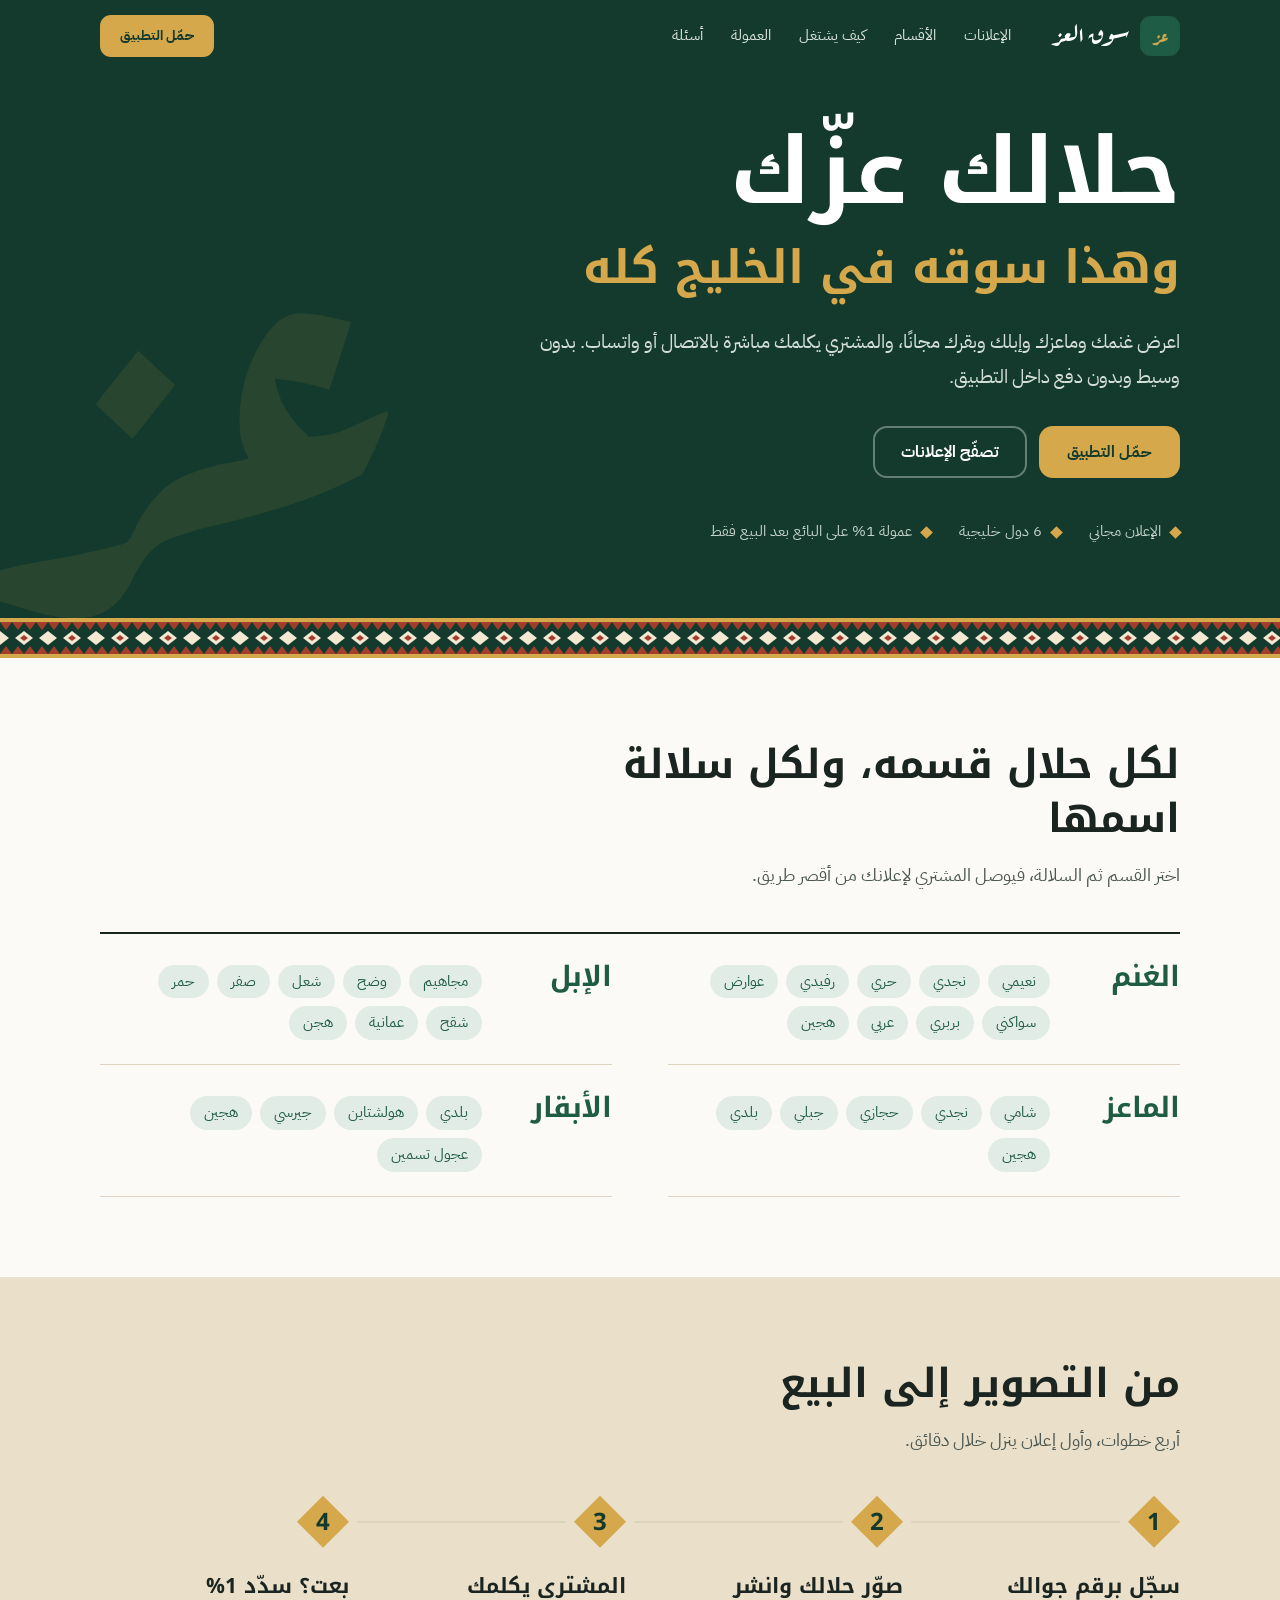
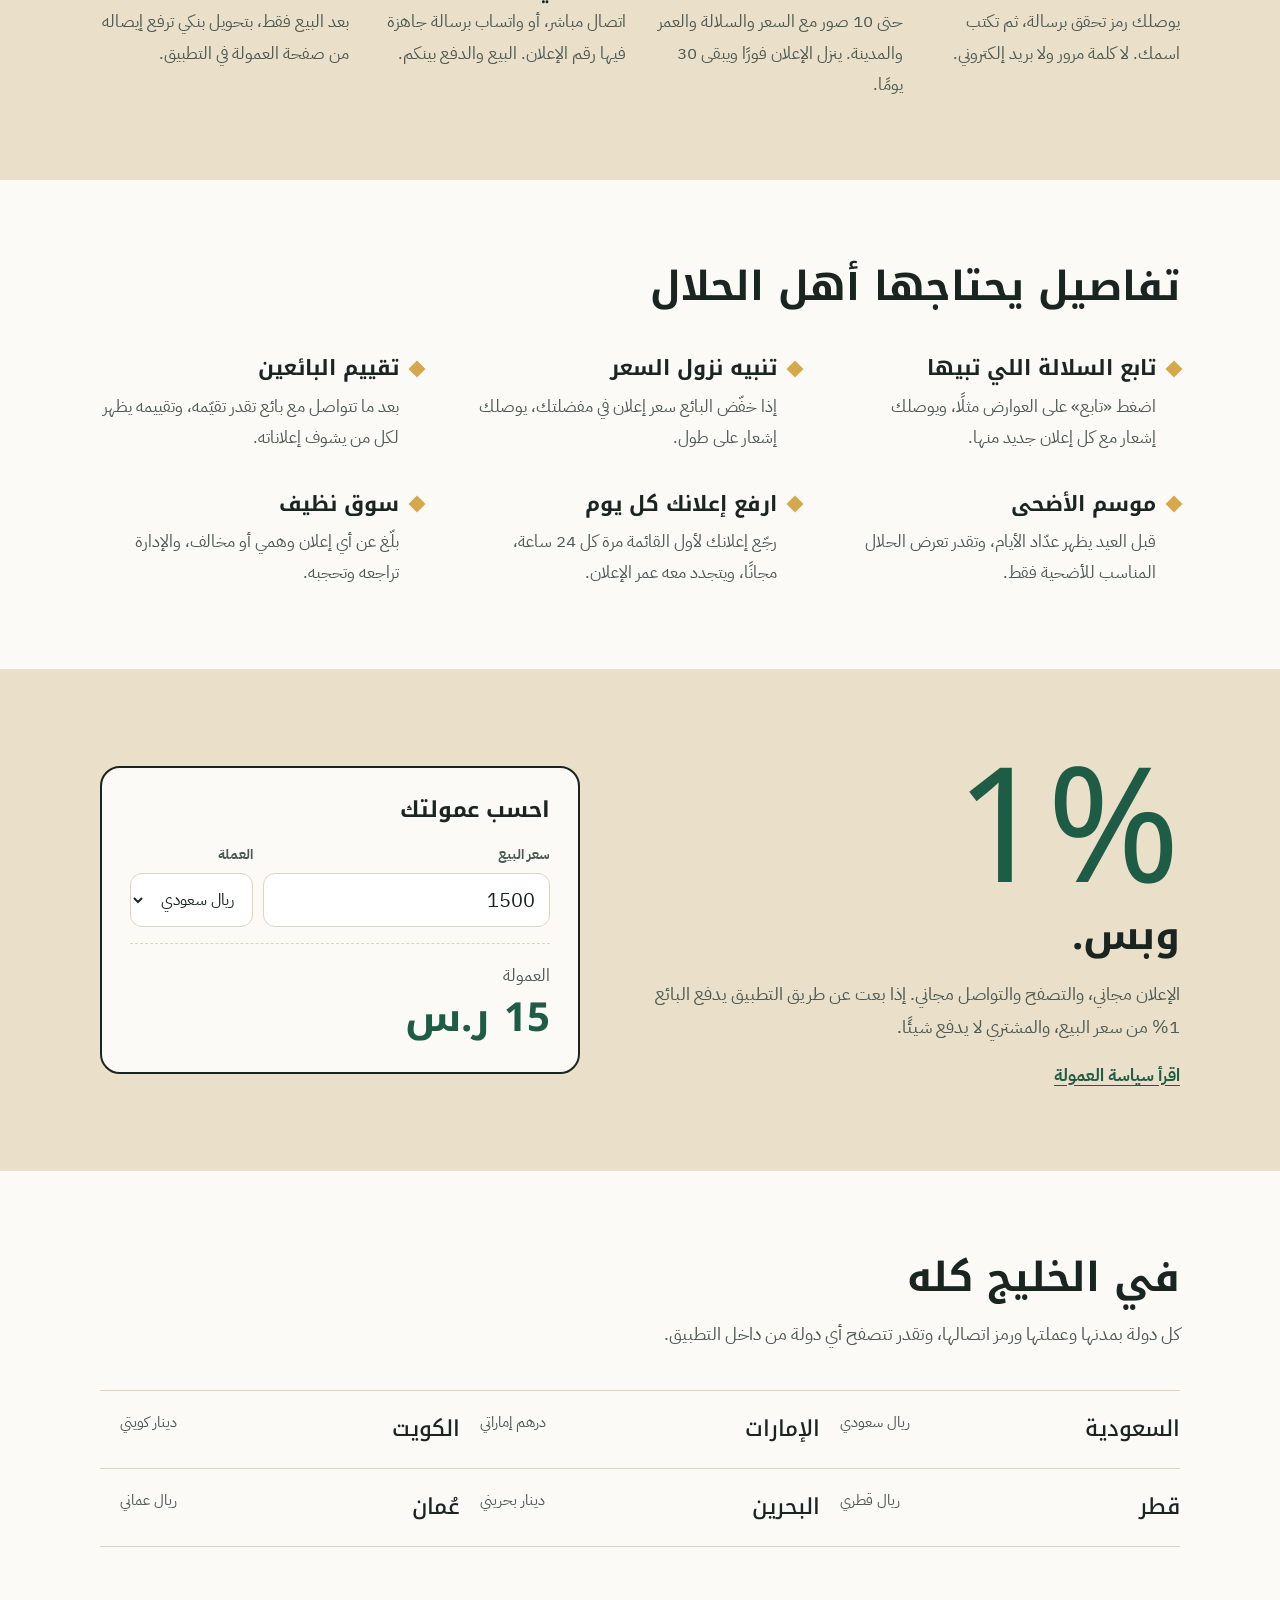
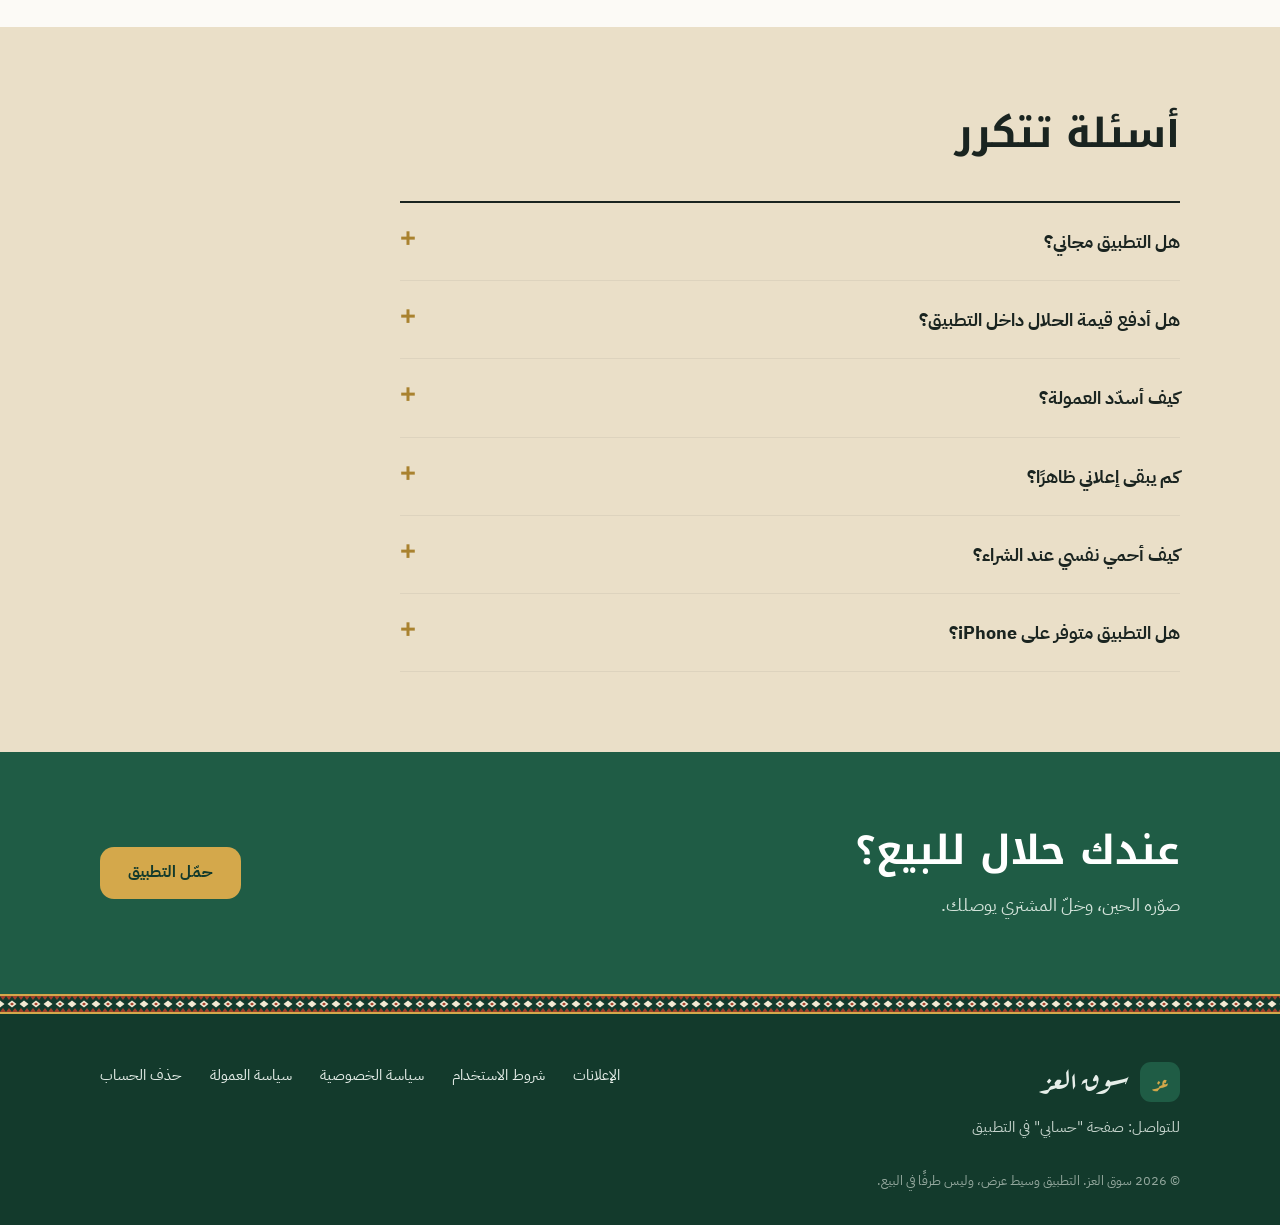
==== commit f5b86241: "زر App Store في الموقع Co-Authored-By: Claude Opus 5.5 <noreply@anthropic.com> Claude-Session: https" ====
--- a/index.html
+++ b/index.html
@@ -230,7 +230,7 @@
           </details>
           <details>
             <summary>هل التطبيق متوفر على iPhone؟</summary>
-            <p>البداية على Android، ونسخة iPhone قريبًا.</p>
+            <p>نعم، سوق العز متوفر الآن على App Store لأجهزة iPhone، ونسخة Android قريبًا على Google Play.</p>
           </details>
         </div>
       </div>
--- a/assets/site.css
+++ b/assets/site.css
@@ -292,3 +292,8 @@
 .browse-more .btn[hidden] { display: none; }
 .herd h3 a { color: inherit; text-decoration: none; }
 .herd h3 a:hover { text-decoration: underline; text-underline-offset: 6px; }
+
+/* مسار الصفحة في صفحة الإعلان */
+.crumbs { padding-top: 24px; font-size: 14px; color: var(--ink-soft); display: flex; flex-wrap: wrap; gap: 6px; }
+.crumbs a { color: var(--green); }
+.crumbs + .ad { padding-top: 16px; }
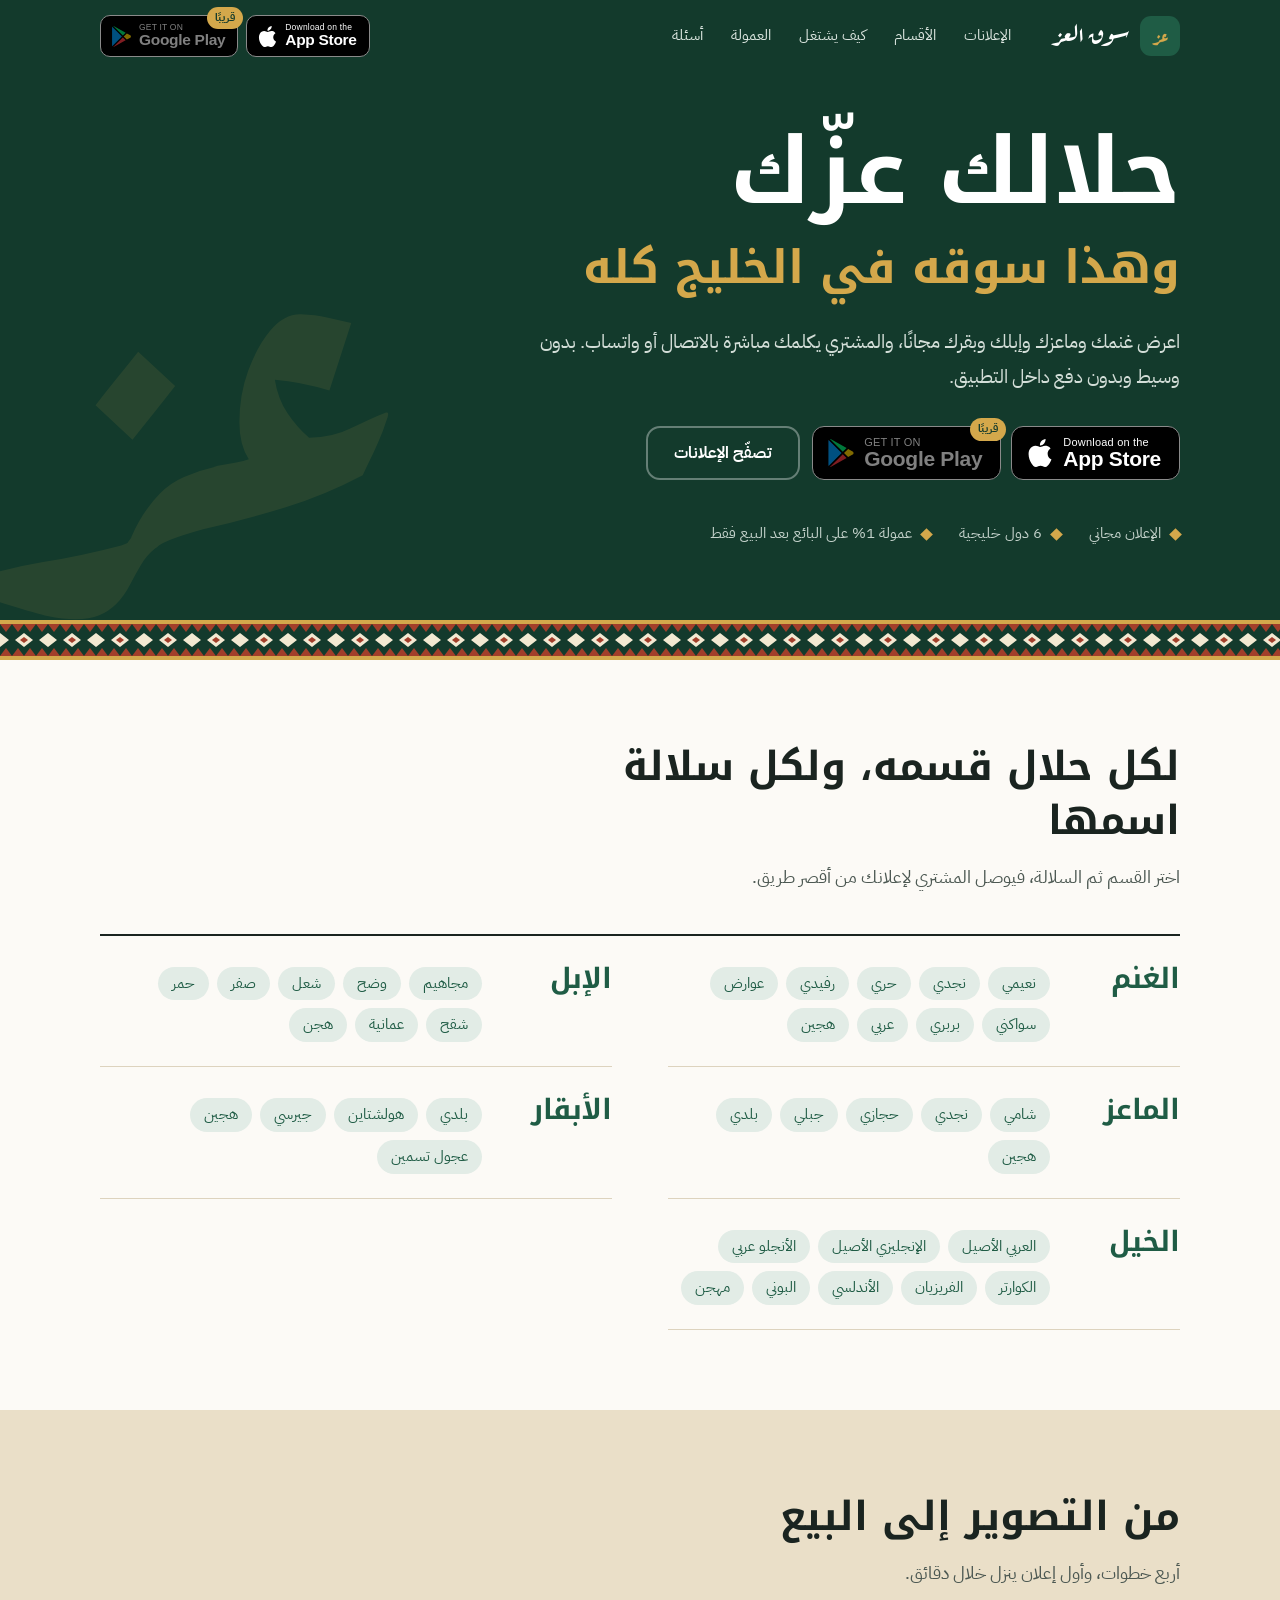
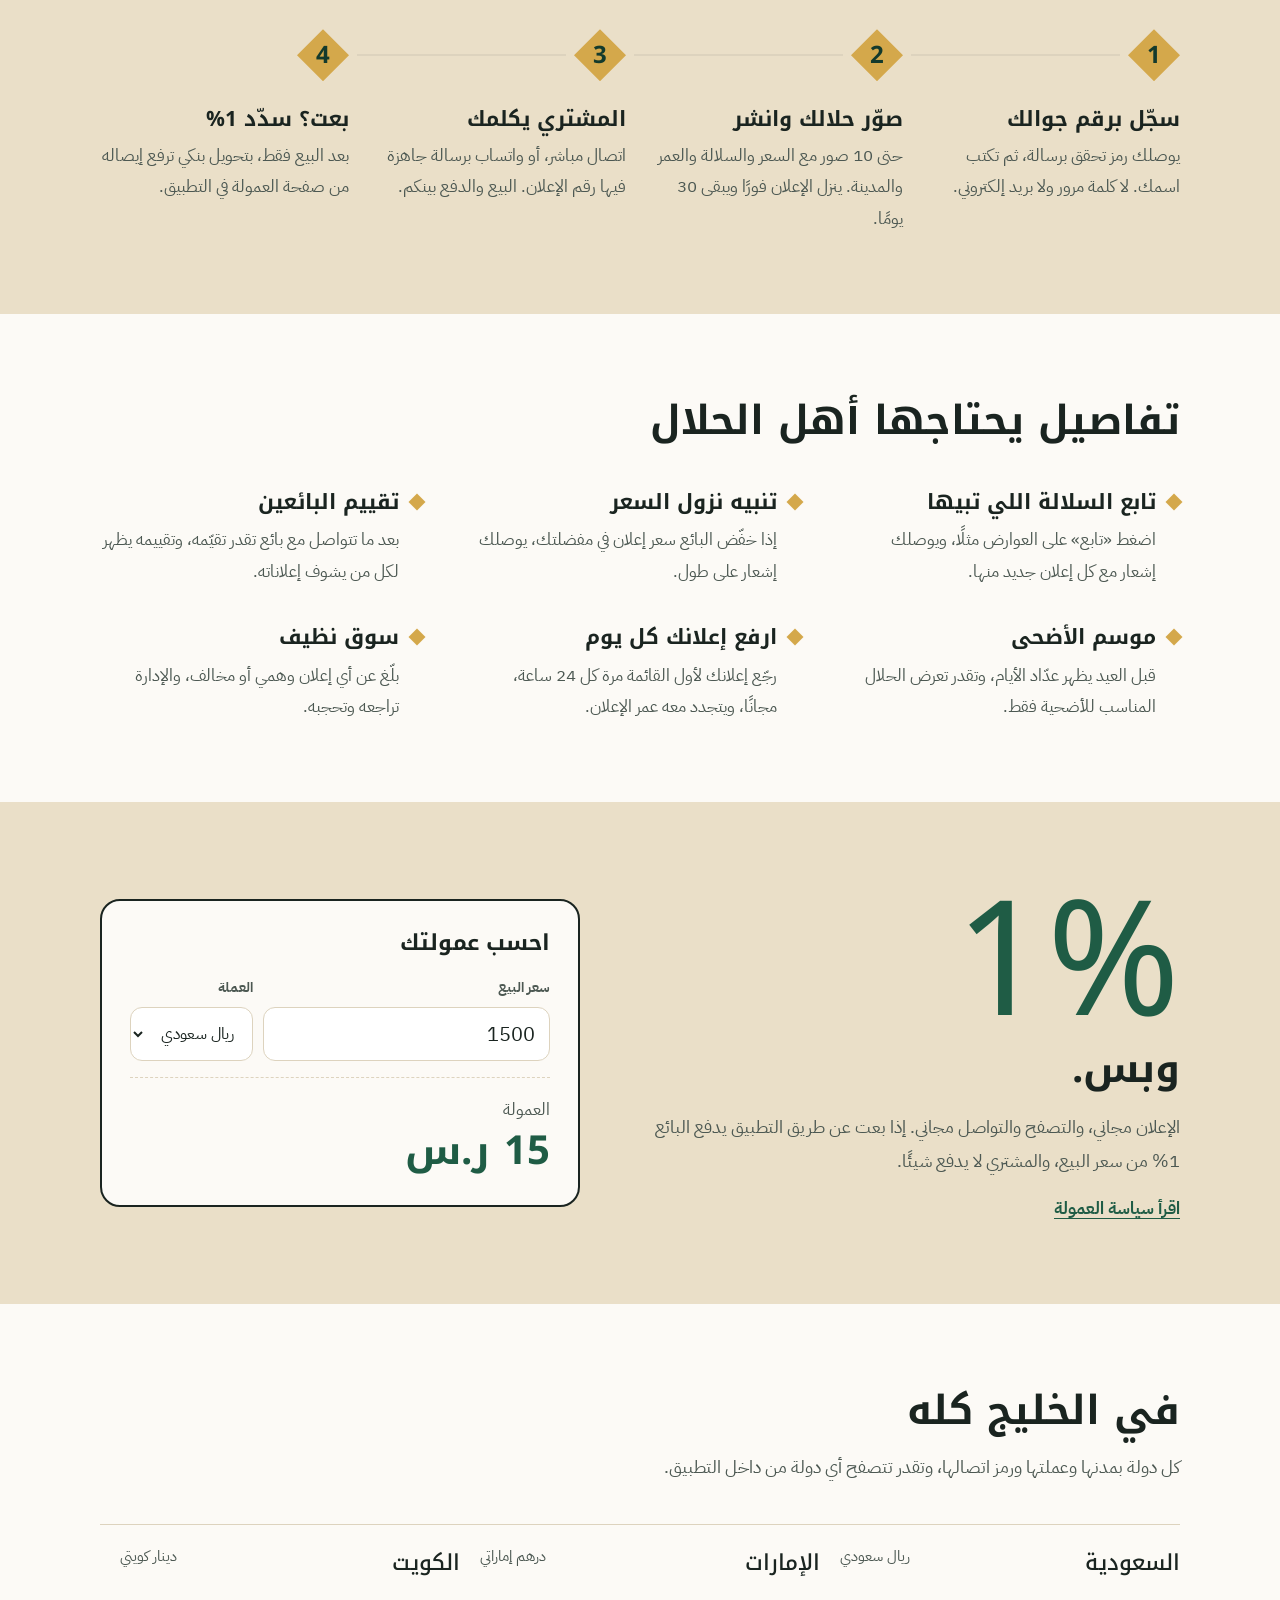
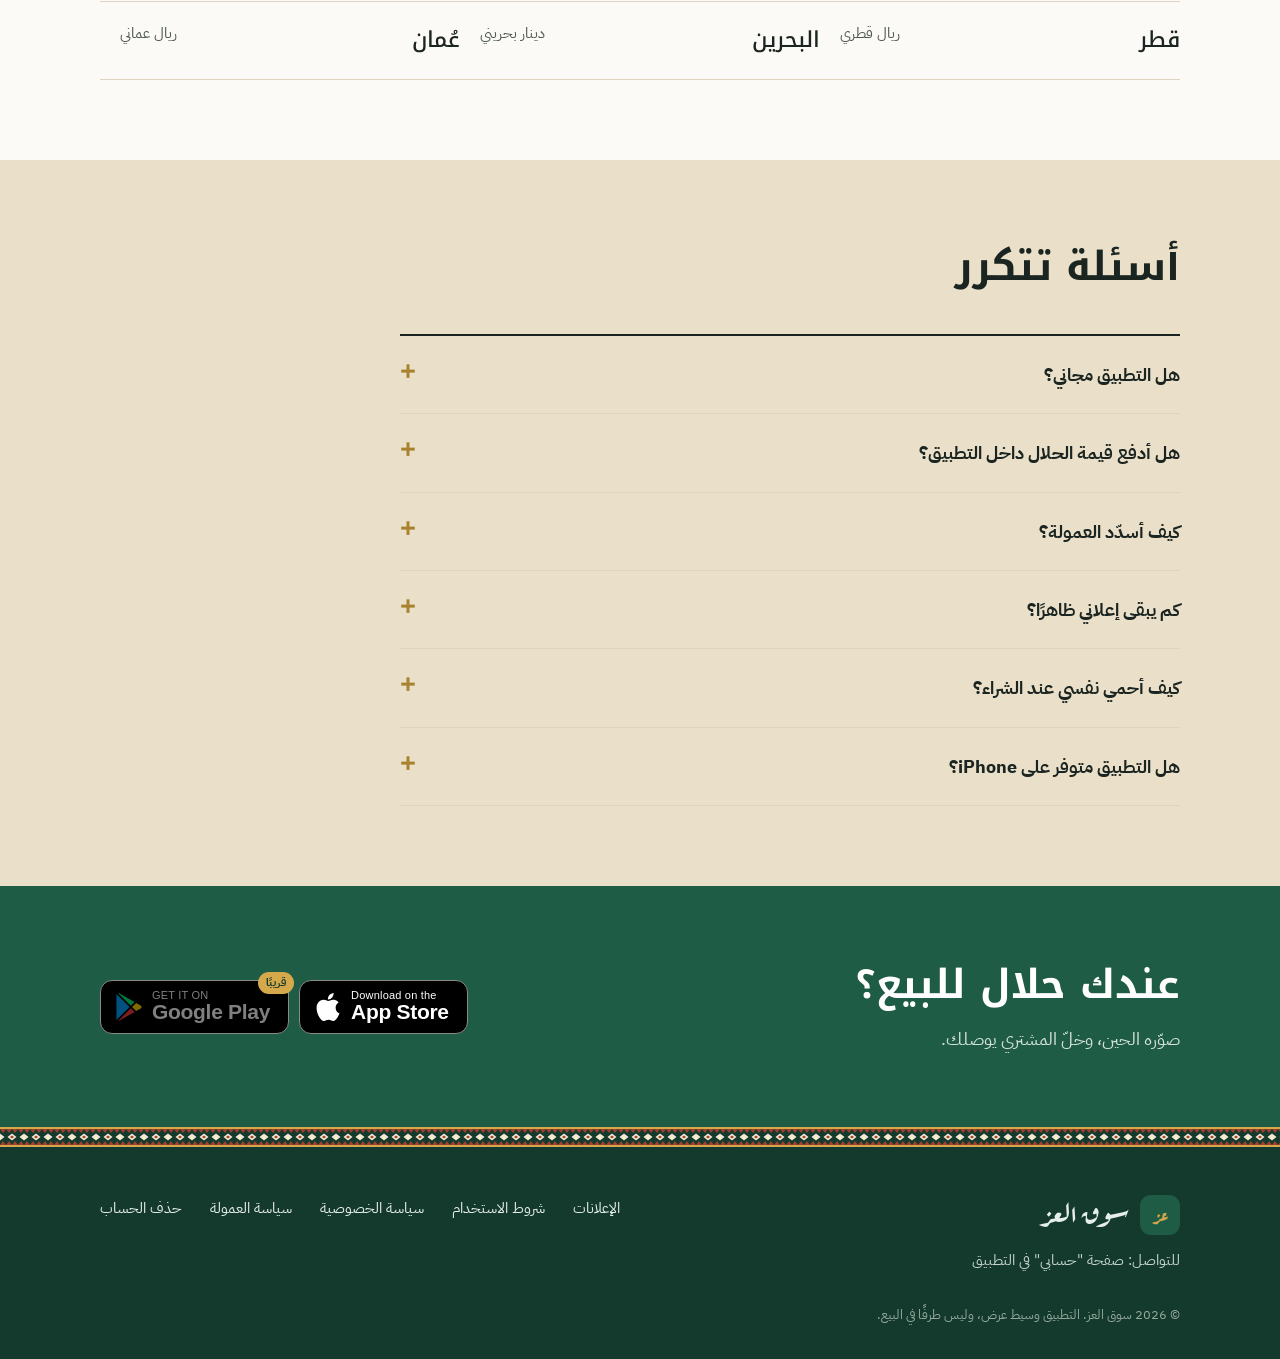
==== commit cfb4988d: "قسم الخيل في الموقع + الشروط والخصوصية Co-Authored-By: Claude Opus 5.5 <noreply@anthropic.com> Claud" ====
--- a/index.html
+++ b/index.html
@@ -3,15 +3,15 @@
 <head>
   <meta charset="utf-8">
   <meta name="viewport" content="width=device-width, initial-scale=1">
-  <title>سوق العز | بيع وشراء الغنم والماعز والإبل والأبقار في الخليج</title>
-  <meta name="description" content="سوق العز تطبيق إعلانات للحلال في دول الخليج الست. اعرض غنمك وماعزك وإبلك وبقرك مجانًا، والمشتري يتواصل معك مباشرة بالاتصال أو واتساب.">
+  <title>سوق العز | بيع وشراء الغنم والماعز والإبل والأبقار والخيل في الخليج</title>
+  <meta name="description" content="سوق العز تطبيق إعلانات للحلال في دول الخليج الست. اعرض غنمك وماعزك وإبلك وبقرك وخيلك مجانًا، والمشتري يتواصل معك مباشرة بالاتصال أو واتساب.">
   <meta name="theme-color" content="#133A2C">
   <link rel="canonical" href="https://souqal3z.com/">
   <meta property="og:type" content="website">
   <meta property="og:site_name" content="سوق العز">
   <meta property="og:locale" content="ar_SA">
   <meta property="og:url" content="https://souqal3z.com/">
-  <meta property="og:title" content="سوق العز: بيع وشراء الغنم والماعز والإبل والأبقار في الخليج">
+  <meta property="og:title" content="سوق العز: بيع وشراء الغنم والماعز والإبل والأبقار والخيل في الخليج">
   <meta property="og:description" content="اعرض حلالك مجانًا، والمشتري يتواصل معك مباشرة بالاتصال أو واتساب. في السعودية والإمارات والكويت وقطر والبحرين وعُمان.">
   <meta property="og:image" content="https://souqal3z.com/assets/og.png">
   <meta property="og:image:width" content="1200">
@@ -88,6 +88,10 @@
             <h3><a href="ads.html?cat=cattle">الأبقار</a></h3>
             <ul class="breeds"><li>بلدي</li><li>هولشتاين</li><li>جيرسي</li><li>هجين</li><li>عجول تسمين</li></ul>
           </div>
+          <div class="herd">
+            <h3><a href="ads.html?cat=horses">الخيل</a></h3>
+            <ul class="breeds"><li>العربي الأصيل</li><li>الإنجليزي الأصيل</li><li>الأنجلو عربي</li><li>الكوارتر</li><li>الفريزيان</li><li>الأندلسي</li><li>البوني</li><li>مهجن</li></ul>
+          </div>
         </div>
       </div>
     </section>
--- a/assets/site.css
+++ b/assets/site.css
@@ -297,3 +297,43 @@
 .crumbs { padding-top: 24px; font-size: 14px; color: var(--ink-soft); display: flex; flex-wrap: wrap; gap: 6px; }
 .crumbs a { color: var(--green); }
 .crumbs + .ad { padding-top: 16px; }
+
+/* زرّا التحميل: آيفون + أندرويد */
+.store-pair { display: inline-flex; flex-wrap: wrap; gap: 10px; justify-content: center; align-items: center; }
+.topbar .store-pair { margin-inline-start: auto; flex-wrap: nowrap; gap: 8px; }
+.store-badge {
+  position: relative; display: inline-flex; align-items: center; gap: 9px;
+  height: 54px; padding: 0 18px 0 14px; border-radius: 12px;
+  background: #000; color: #fff; text-decoration: none;
+  border: 1px solid #8A8A8A; font-family: -apple-system, BlinkMacSystemFont, "Segoe UI", Roboto, Helvetica, Arial, sans-serif;
+  transition: transform .15s ease, box-shadow .15s ease;
+}
+.store-badge:hover { transform: translateY(-1px); box-shadow: 0 6px 16px rgba(0,0,0,.25); }
+.store-badge .sb-logo { width: 28px; height: 28px; flex: none; }
+.store-badge .sb-text { display: flex; flex-direction: column; line-height: 1.05; text-align: left; }
+.store-badge .sb-top { font-size: 11px; font-weight: 500; letter-spacing: .2px; }
+.store-badge .sb-name { font-size: 21px; font-weight: 600; letter-spacing: -.3px; }
+.store-badge.sm { height: 42px; padding: 0 12px 0 10px; gap: 7px; border-radius: 10px; }
+.store-badge.sm .sb-logo { width: 21px; height: 21px; }
+.store-badge.sm .sb-top { font-size: 8.5px; }
+.store-badge.sm .sb-name { font-size: 15.5px; }
+.store-badge.soon { cursor: default; }
+.store-badge.soon .sb-logo, .store-badge.soon .sb-text { opacity: .5; }
+.store-badge.soon:hover { transform: none; box-shadow: none; }
+.store-badge .sb-soon {
+  position: absolute; top: -9px; right: -6px; background: var(--gold); color: var(--night);
+  font-family: var(--body); font-size: 11px; font-weight: 700; padding: 1px 8px; border-radius: 999px;
+}
+@media (max-width: 560px) { .topbar .store-pair { display: none; } }
+
+/* مزاد في صفحة الإعلان */
+.auction-box { border: 2px solid var(--gold); border-radius: 16px; padding: 14px 16px; margin: 6px 0 14px; background: #FFFBF1; }
+.auction-box.ended { border-color: var(--line); background: transparent; }
+.auction-head { display: flex; justify-content: space-between; align-items: center; gap: 10px; flex-wrap: wrap; margin-bottom: 6px; }
+.auction-badge { background: var(--green); color: #fff; font-size: 13px; font-weight: 700; padding: 3px 12px; border-radius: 999px; }
+.auction-box.ended .auction-badge { background: var(--line); color: var(--ink-soft); }
+.auction-timer { font-weight: 700; color: #A1361F; font-variant-numeric: tabular-nums; }
+.auction-label { font-size: 13px; color: var(--ink-soft); }
+.auction-box .ad-price { margin: 2px 0; }
+.auction-meta { font-size: 13px; color: var(--ink-soft); }
+.hero .store-pair { justify-content: flex-start; }
